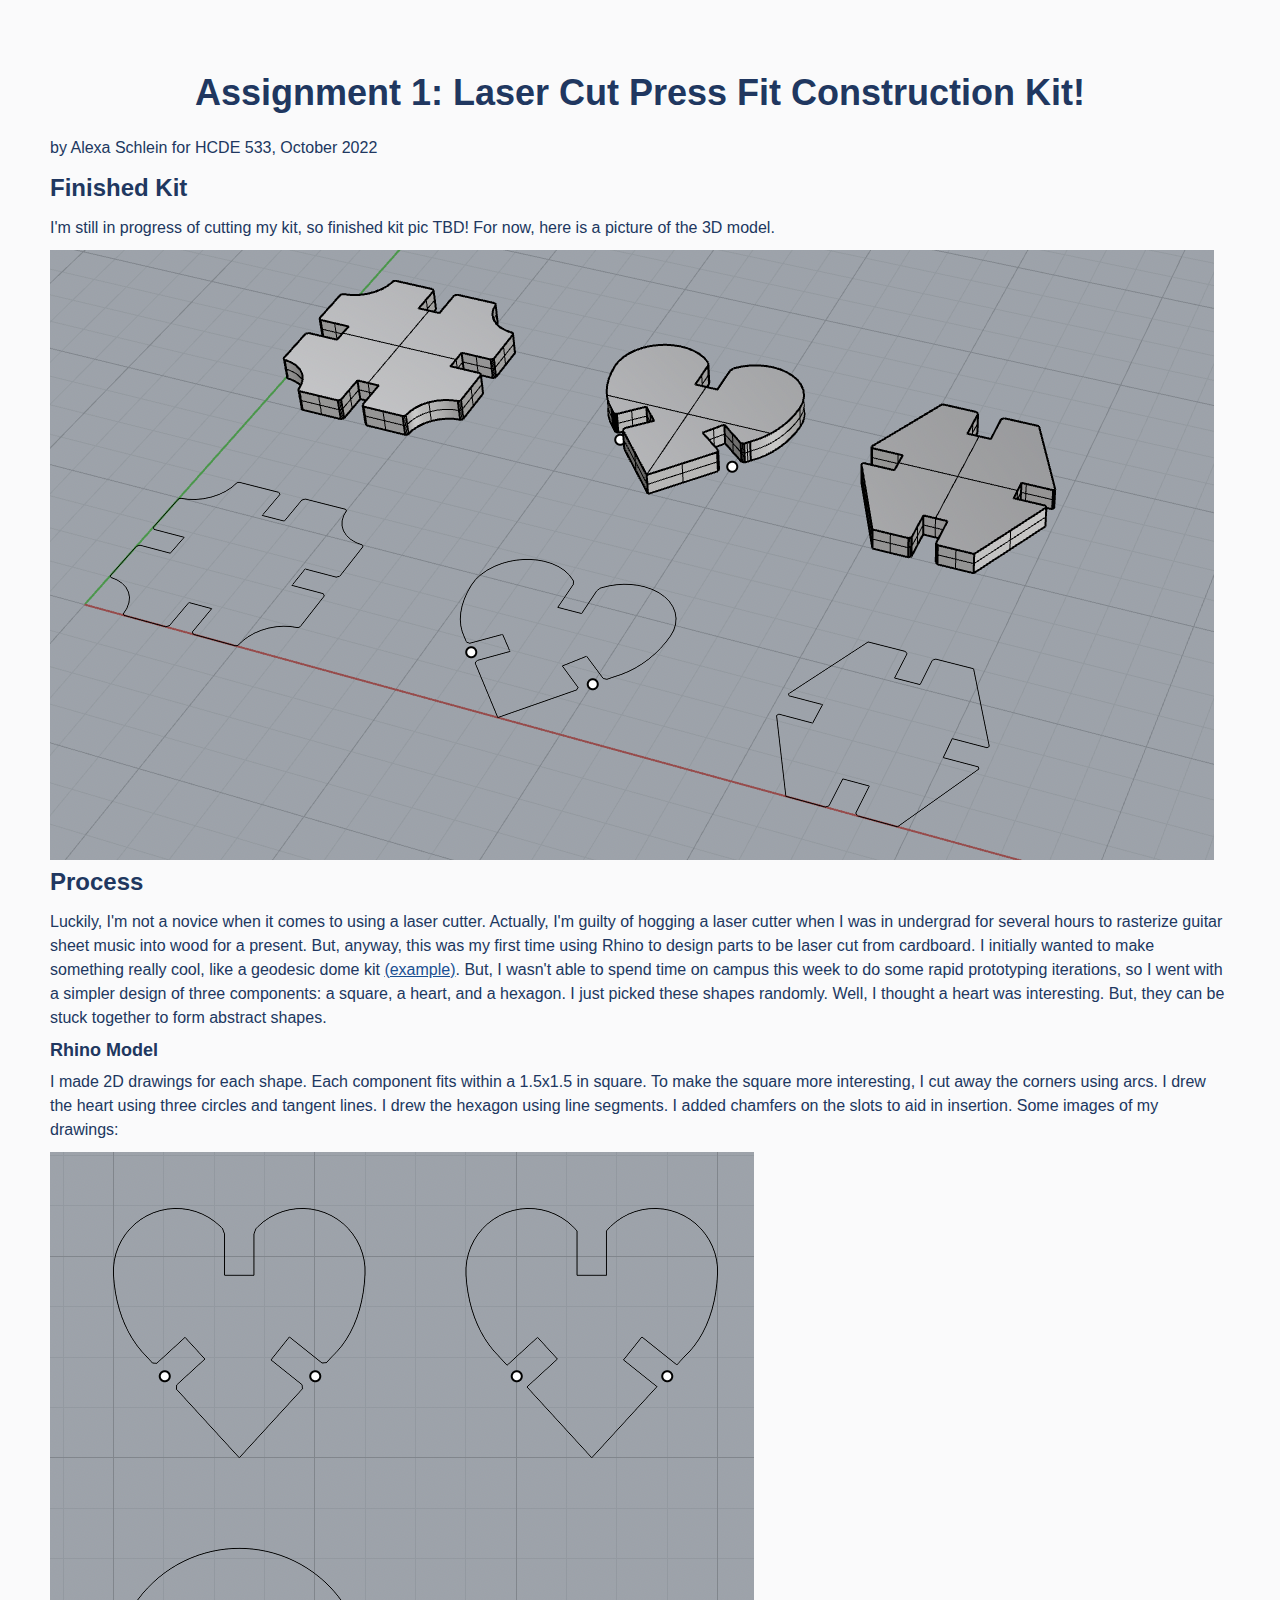
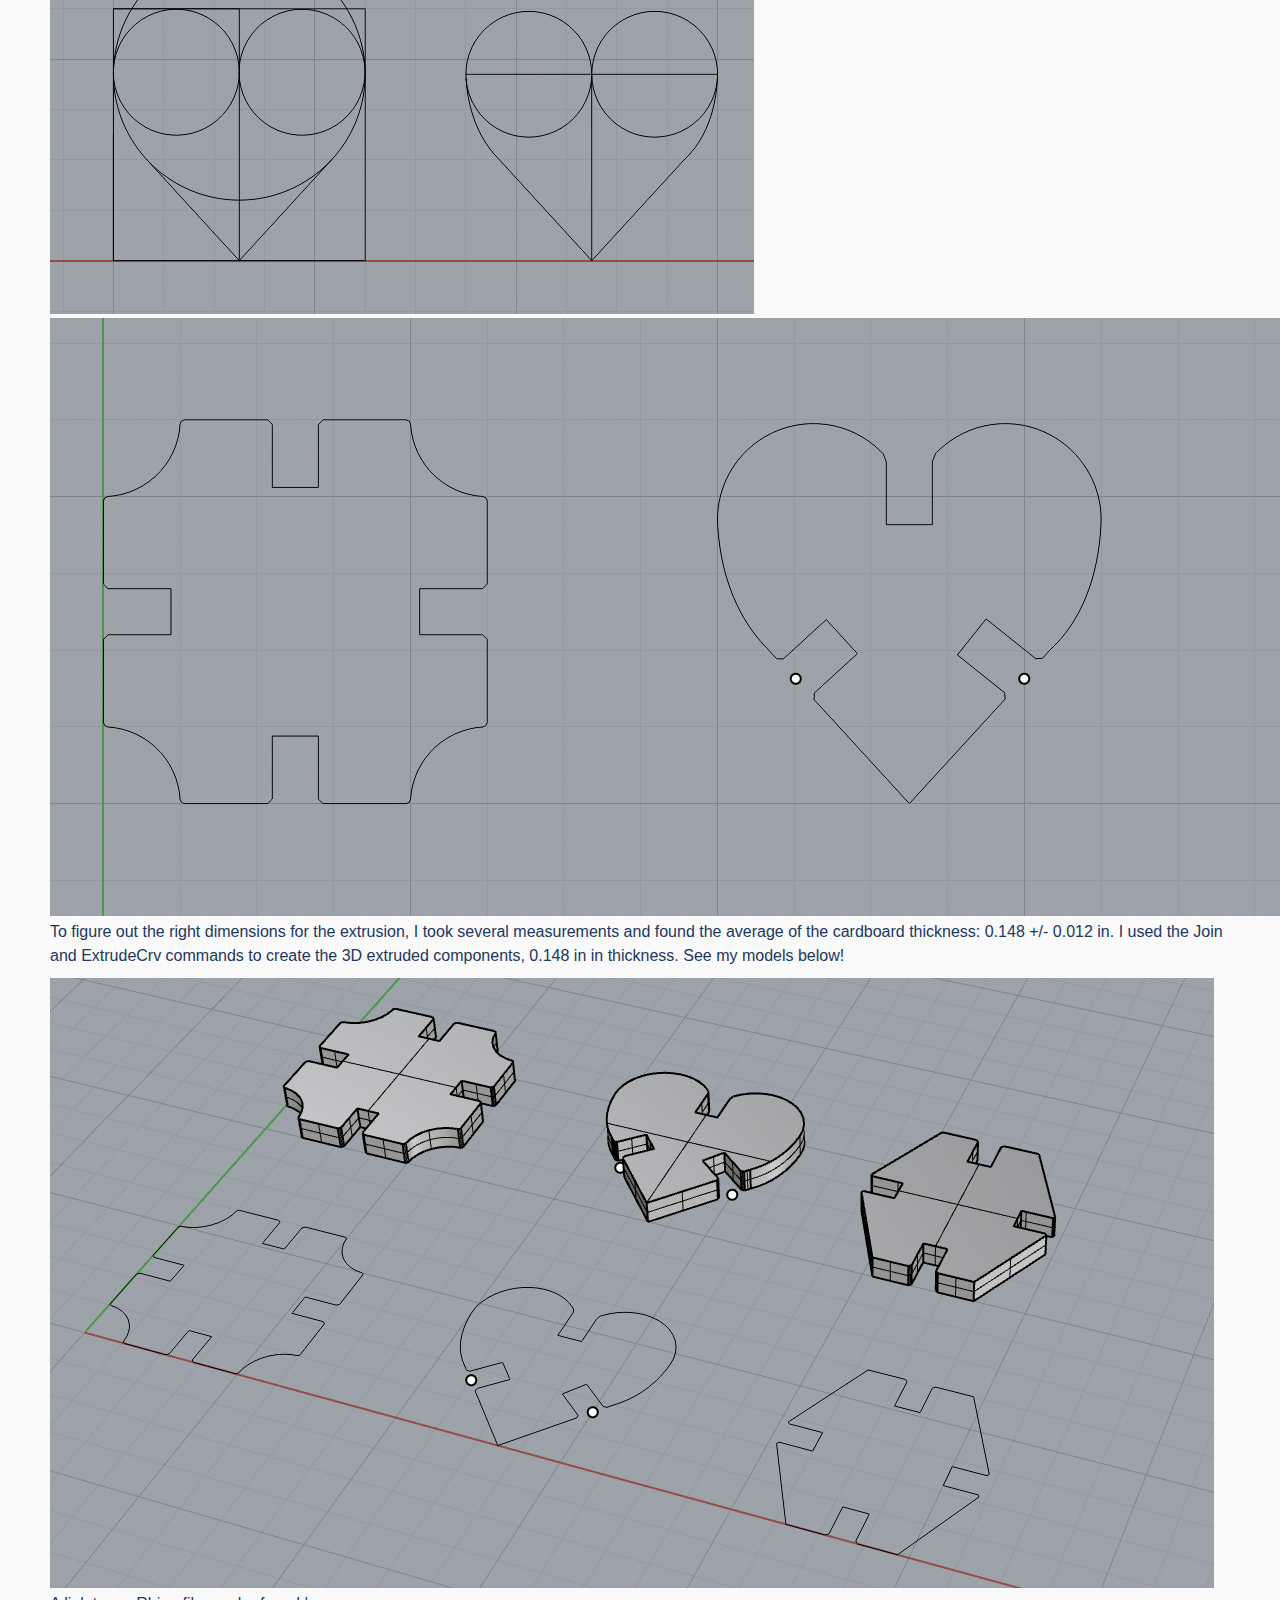
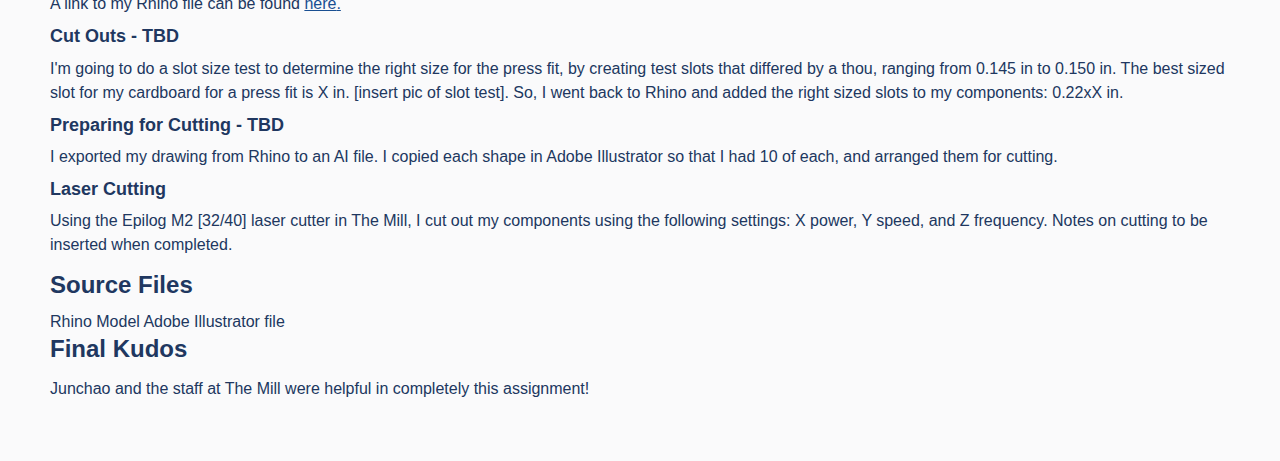
==== assignment1.html @ 290b8745 "Update assignment1.html" ====
<!DOCTYPE html> 
<html> 
    <head> 
        <meta charset="utf-8"> 
        <meta name="viewport" content="width=device-width, maximum-scale=1.0" />

        <title>Alexa Schlein's HCDE 533 Digital Fabrication Page!</title> 

        <link href="style.css" media="screen" rel="stylesheet" type="text/css" />

    </head> 
    <body>
        <div class="header">
            <h1>Assignment 1: Laser Cut Press Fit Construction Kit!</h1>
            <p> by Alexa Schlein for HCDE 533, October 2022
            </p>
            <h2> Finished Kit </h2>
            <p> I'm still in progress of cutting my kit, so finished kit pic TBD! For now, here is a picture of the 3D model.
            </p>
		<img src="3dcomponents-cad.png" alt="CAD model of a square, a heart, and a hexagon" width="1164" height="610">
            <h2> Process </h2>
            <p> Luckily, I'm not a novice when it comes to using a laser cutter. Actually, I'm guilty of hogging a laser cutter when I was in undergrad for several hours to rasterize guitar sheet music into wood for a present. But, anyway, this was my first time using Rhino to design parts to be laser cut from cardboard. I initially wanted to make something really cool, like a geodesic dome kit <a href="https://malvenko.medium.com/uw-hcde598-digital-fabrication-assignment-1-laser-cut-press-fit-construction-kit-9fcaa6f7d5aa">(example)</a>. But, I wasn't able to spend time on campus this week to do some rapid prototyping iterations, so I went with a simpler design of three components: a square, a heart, and a hexagon. I just picked these shapes randomly. Well, I thought a heart was interesting. But, they can be stuck together to form abstract shapes.
            </p>
            <h3> Rhino Model </h3>
            <p> I made 2D drawings for each shape. Each component fits within a 1.5x1.5 in square. To make the square more interesting, I cut away the corners using arcs. I drew the heart using three circles and tangent lines. I drew the hexagon using line segments. I added chamfers on the slots to aid in insertion. Some images of my drawings:
            
            </p>
		<img src="heart-dwg.png" alt="heart drawing in Rhino" width="704" height="762">
            <img src="component-dwgs.png" alt="square, hexagon, and heart drawings in Rhino" width="1700" height="598">
            <p> To figure out the right dimensions for the extrusion, I took several measurements and found the average of the cardboard thickness: 0.148 +/- 0.012 in. I used the Join and ExtrudeCrv commands to create the 3D extruded components, 0.148 in in thickness. See my models below!
            
            </p>
		<img src="3dcomponents-cad.png" alt="CAD model of a square, a heart, and a hexagon" width="1164" height="610">
            <p> A link to my Rhino file can be found <a href="https://drive.google.com/file/d/1dHfqvBbTbLmAfPqJ6-MI83GrzSmWaE6a/view?usp=sharing">here<a>.
            </p>
            <h3> Cut Outs - TBD </h3>
            <p> I'm going to do a slot size test to determine the right size for the press fit, by creating test slots that differed by a thou, ranging from 0.145 in to 0.150 in. The best sized slot for my cardboard for a press fit is X in. [insert pic of slot test]. So, I went back to Rhino and added the right sized slots to my components: 0.22xX in.
            </p>
            <h3> Preparing for Cutting - TBD </h3>
            <p>I exported my drawing from Rhino to an AI file. I copied each shape in Adobe Illustrator so that I had 10 of each, and arranged them for cutting.
            </p>
            <h3> Laser Cutting </h3>
            <p> Using the Epilog M2 [32/40] laser cutter in The Mill, I cut out my components using the following settings: X power, Y speed, and Z frequency. Notes on cutting to be inserted when completed.
            </p>
            <h2>Source Files</h2>
            <a href="https://drive.google.com/file/d/1dHfqvBbTbLmAfPqJ6-MI83GrzSmWaE6a/view?usp=sharing">Rhino Model<a>
            <a href="">Adobe Illustrator file<a>
            <h2>Final Kudos</h2>
            <p> Junchao and the staff at The Mill were helpful in completely this assignment!
            </p>
        </div>
	</div>
    </body>
</html>
---- style.css ----
* { margin: 0; padding: 0; }

@import url('https://fonts.googleapis.com/css2?family=Montserrat:ital,wght@0,100;0,200;0,300;0,400;0,500;0,600;0,700;0,800;0,900;1,100;1,200;1,300;1,400;1,500;1,600;1,700;1,800;1,900&display=swap');

body {
    background-color:#FAFAFB;
    font-family: "Montserrat", Arial, Helvetica, sans-serif;
    color: #203760;
    align-items: center;
    justify-content: center;
    position: relative;
    padding: 50px;
}

main {
    align-items: center;
    justify-content: center;
    position: relative;
}

/* begin header style rules--------------------------------------------------*/
header {
    width: 100%;
    height: 500px;
    padding: 30px 30px 30px;
    display: flex;
    flex-direction: row;
    justify-content: space-between;
    align-items: center;
}

header h1 {
    padding-top: 200px;
    text-align: center;
}

h1,h2,h3,h4 {
  font-family: "Montserrat", Arial, Helvetica, sans-serif;
  color: #203760;
  }

h1 {
    width: 100%;
    font-size: 36px;
    line-height: 36px;
    margin: 25px 0px;
    text-align: center;
}

h2 {
    font-size: 1.5em;
    line-height: 1.5em;
    //margin-bottom: 1.25em;
    margin-bottom: 10px;
}

h3 {
    font-size: 1.125em;
    line-height: 1.125em;
    //margin-bottom: 1.25em;
    margin-bottom: 10px;
}

/* end header style rules ---------------------------------------------------*/
p {
    font-size: 16px;
    line-height: 24px;
    margin-bottom: 10px;
}


/* begin general link style rules: ------------------------------------------*/
a {
    text-decoration: none;
    color: #203760;
}

p a {
    color: #194F92;
    text-decoration: underline;
}

p a:hover {
    font-weight: bold;
    text-shadow: 0 0 0.2em #FFCBC4;
    text-decoration: none;
}
/* end general link style rules: --------------------------------------------*/

/*
a {
  color: #000;
}

.header {
  background: #fff;
  color: #000;
  height: 500px;
  padding: 30px 30px 30px;
}

.header h1 {
  font-size: 50px;
  }
*/

.assignment {
  font-size: 12px;
  line-height: 24px;
  padding: 20px 20px 20px 30px;
  width: 250px;
  height: 350px;
  float: left;
}

/* .assignment a {
    color: #000;
    text-decoration: none;
}

.assignment a:hover {
  background: #F06;
  color: #F06;
  text-decoration: none;
} */


.footer {
    display: flex;
    flex-direction: column;
    justify-content: center;
    align-items: center;
        
    bottom: 0;
    margin: 0;
    padding: 1em 0 0.5em 0;
    width: 100%;
    text-align: center;
}

.widebody {
    width: 800px;
    padding: 0px 30px 30px 30px;
}

.widebody a {
}

.widebody a:hover {
  background: #F06;
  color: #FFF;
  text-decoration: none;
}
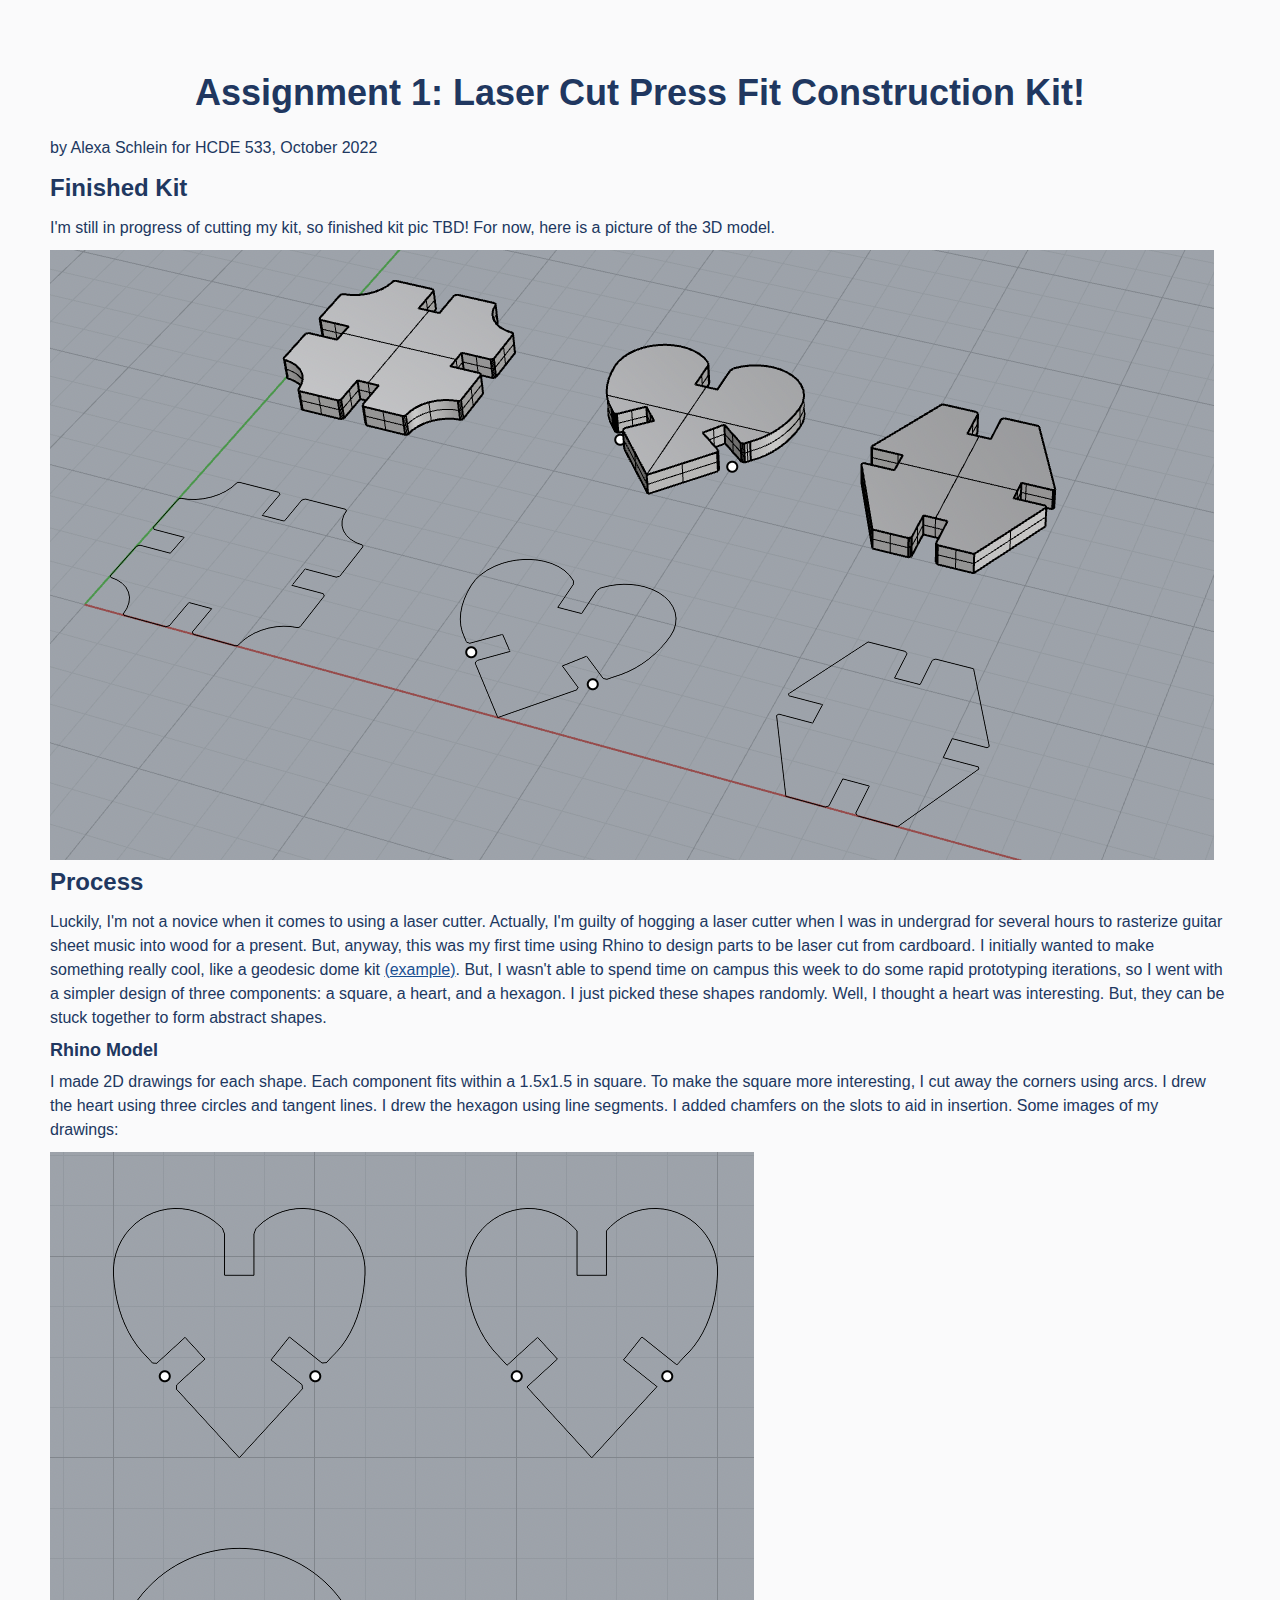
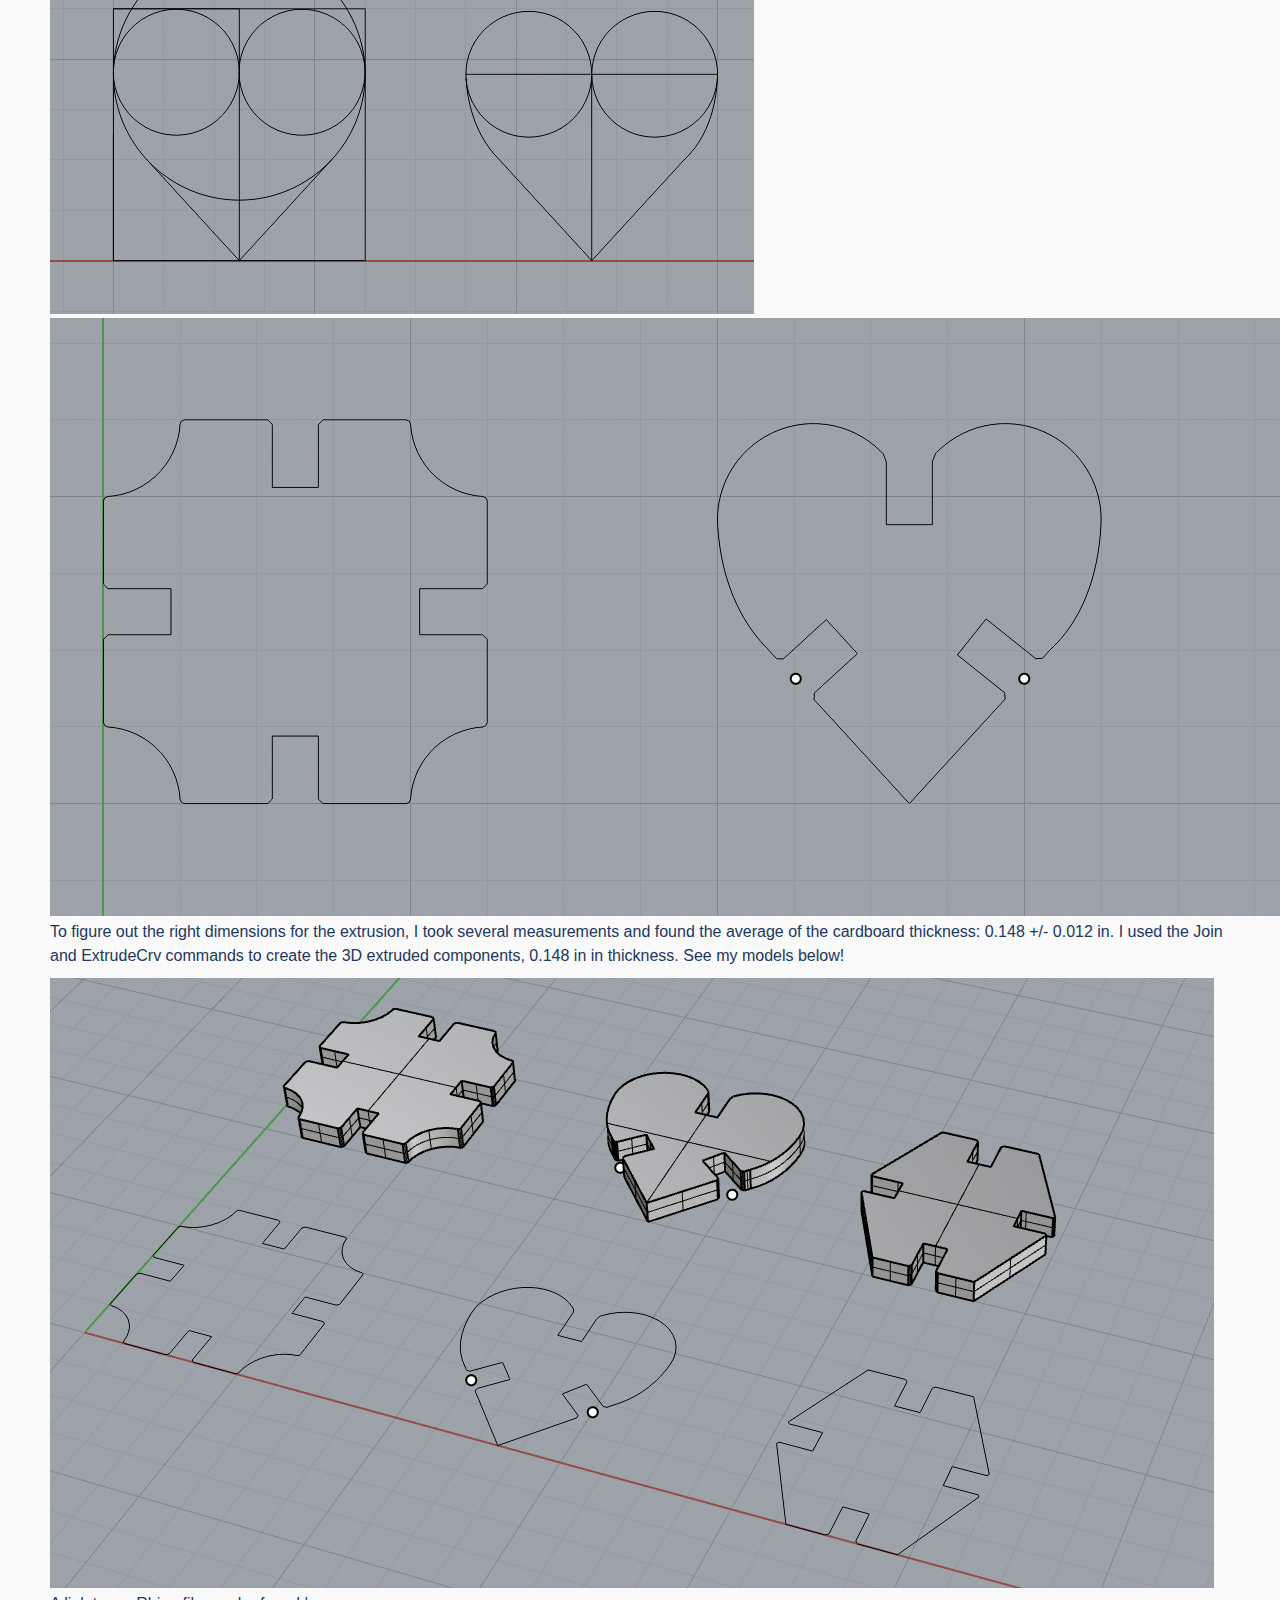
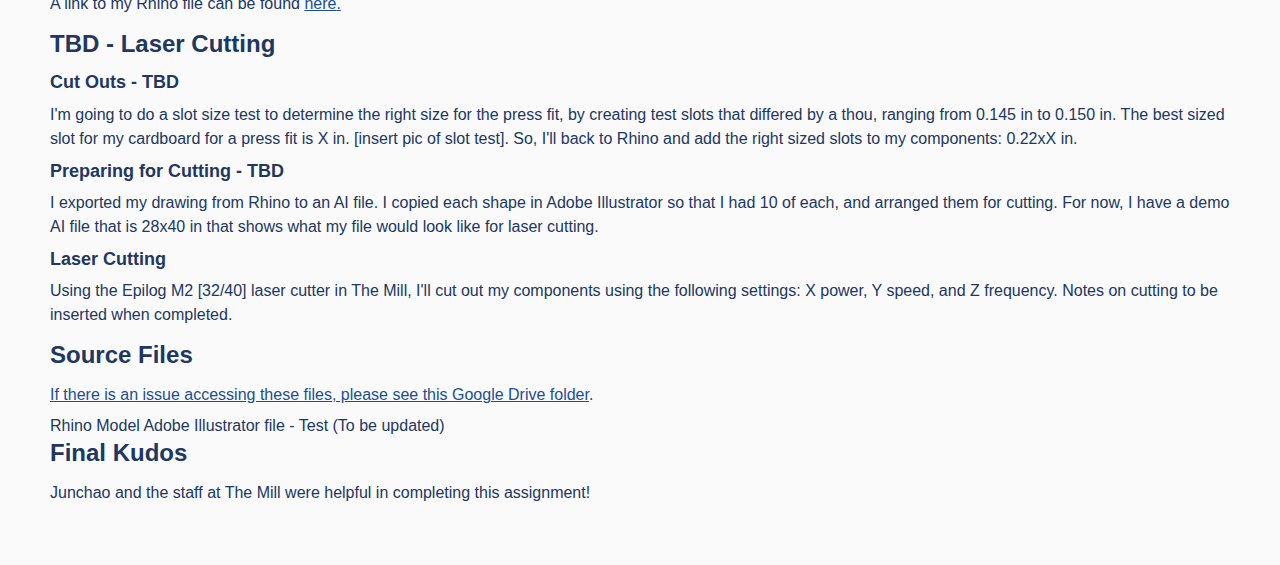
==== commit 6db9be5f: "Add files via upload" ====
--- a/assignment1.html
+++ b/assignment1.html
@@ -1,14 +1,14 @@
-<!DOCTYPE html> 
-<html> 
-    <head> 
-        <meta charset="utf-8"> 
+<!DOCTYPE html>
+<html>
+    <head>
+        <meta charset="utf-8">
         <meta name="viewport" content="width=device-width, maximum-scale=1.0" />
 
-        <title>Alexa Schlein's HCDE 533 Digital Fabrication Page!</title> 
+        <title>Alexa Schlein's HCDE 533 Digital Fabrication Page!</title>
 
         <link href="style.css" media="screen" rel="stylesheet" type="text/css" />
 
-    </head> 
+    </head>
     <body>
         <div class="header">
             <h1>Assignment 1: Laser Cut Press Fit Construction Kit!</h1>
@@ -17,38 +17,40 @@
             <h2> Finished Kit </h2>
             <p> I'm still in progress of cutting my kit, so finished kit pic TBD! For now, here is a picture of the 3D model.
             </p>
-		<img src="3dcomponents-cad.png" alt="CAD model of a square, a heart, and a hexagon" width="1164" height="610">
+        <img src="3dcomponents-cad.png" alt="CAD model of a square, a heart, and a hexagon" width="1164" height="610">
             <h2> Process </h2>
             <p> Luckily, I'm not a novice when it comes to using a laser cutter. Actually, I'm guilty of hogging a laser cutter when I was in undergrad for several hours to rasterize guitar sheet music into wood for a present. But, anyway, this was my first time using Rhino to design parts to be laser cut from cardboard. I initially wanted to make something really cool, like a geodesic dome kit <a href="https://malvenko.medium.com/uw-hcde598-digital-fabrication-assignment-1-laser-cut-press-fit-construction-kit-9fcaa6f7d5aa">(example)</a>. But, I wasn't able to spend time on campus this week to do some rapid prototyping iterations, so I went with a simpler design of three components: a square, a heart, and a hexagon. I just picked these shapes randomly. Well, I thought a heart was interesting. But, they can be stuck together to form abstract shapes.
             </p>
             <h3> Rhino Model </h3>
             <p> I made 2D drawings for each shape. Each component fits within a 1.5x1.5 in square. To make the square more interesting, I cut away the corners using arcs. I drew the heart using three circles and tangent lines. I drew the hexagon using line segments. I added chamfers on the slots to aid in insertion. Some images of my drawings:
-            
             </p>
-		<img src="heart-dwg.png" alt="heart drawing in Rhino" width="704" height="762">
+        <img src="heart-dwg.png" alt="heart drawing in Rhino" width="704" height="762">
             <img src="component-dwgs.png" alt="square, hexagon, and heart drawings in Rhino" width="1700" height="598">
             <p> To figure out the right dimensions for the extrusion, I took several measurements and found the average of the cardboard thickness: 0.148 +/- 0.012 in. I used the Join and ExtrudeCrv commands to create the 3D extruded components, 0.148 in in thickness. See my models below!
             
             </p>
-		<img src="3dcomponents-cad.png" alt="CAD model of a square, a heart, and a hexagon" width="1164" height="610">
+        <img src="3dcomponents-cad.png" alt="CAD model of a square, a heart, and a hexagon" width="1164" height="610">
             <p> A link to my Rhino file can be found <a href="https://drive.google.com/file/d/1dHfqvBbTbLmAfPqJ6-MI83GrzSmWaE6a/view?usp=sharing">here<a>.
             </p>
+            <h2>TBD - Laser Cutting</h2>
             <h3> Cut Outs - TBD </h3>
-            <p> I'm going to do a slot size test to determine the right size for the press fit, by creating test slots that differed by a thou, ranging from 0.145 in to 0.150 in. The best sized slot for my cardboard for a press fit is X in. [insert pic of slot test]. So, I went back to Rhino and added the right sized slots to my components: 0.22xX in.
-            </p>
+                <p> I'm going to do a slot size test to determine the right size for the press fit, by creating test slots that differed by a thou, ranging from 0.145 in to 0.150 in. The best sized slot for my cardboard for a press fit is X in. [insert pic of slot test]. So, I'll back to Rhino and add the right sized slots to my components: 0.22xX in.
+                </p>
             <h3> Preparing for Cutting - TBD </h3>
-            <p>I exported my drawing from Rhino to an AI file. I copied each shape in Adobe Illustrator so that I had 10 of each, and arranged them for cutting.
-            </p>
+                <p>I exported my drawing from Rhino to an AI file. I copied each shape in Adobe Illustrator so that I had 10 of each, and arranged them for cutting. For now, I have a demo AI file that is 28x40 in that shows what my file would look like for laser cutting.
+                </p>
             <h3> Laser Cutting </h3>
-            <p> Using the Epilog M2 [32/40] laser cutter in The Mill, I cut out my components using the following settings: X power, Y speed, and Z frequency. Notes on cutting to be inserted when completed.
-            </p>
+                <p> Using the Epilog M2 [32/40] laser cutter in The Mill, I'll cut out my components using the following settings: X power, Y speed, and Z frequency. Notes on cutting to be inserted when completed.
+                </p>
             <h2>Source Files</h2>
-            <a href="https://drive.google.com/file/d/1dHfqvBbTbLmAfPqJ6-MI83GrzSmWaE6a/view?usp=sharing">Rhino Model<a>
-            <a href="">Adobe Illustrator file<a>
+                <p> If there is an issue accessing these files, please see this <a href="https://drive.google.com/drive/folders/1PyJDR5XpwPuuX_x5F_OhixdCZIDJBoc9?usp=sharing">Google Drive folder</a>.
+                </p>
+                <a href="a1_source_Alexa_beforeLaserCut.3dm">Rhino Model<a>
+                <a href="a1-lasercut-test.ai">Adobe Illustrator file - Test (To be updated)<a>
             <h2>Final Kudos</h2>
-            <p> Junchao and the staff at The Mill were helpful in completely this assignment!
-            </p>
+                <p> Junchao and the staff at The Mill were helpful in completing this assignment!
+                </p>
         </div>
-	</div>
+    </div>
     </body>
 </html>
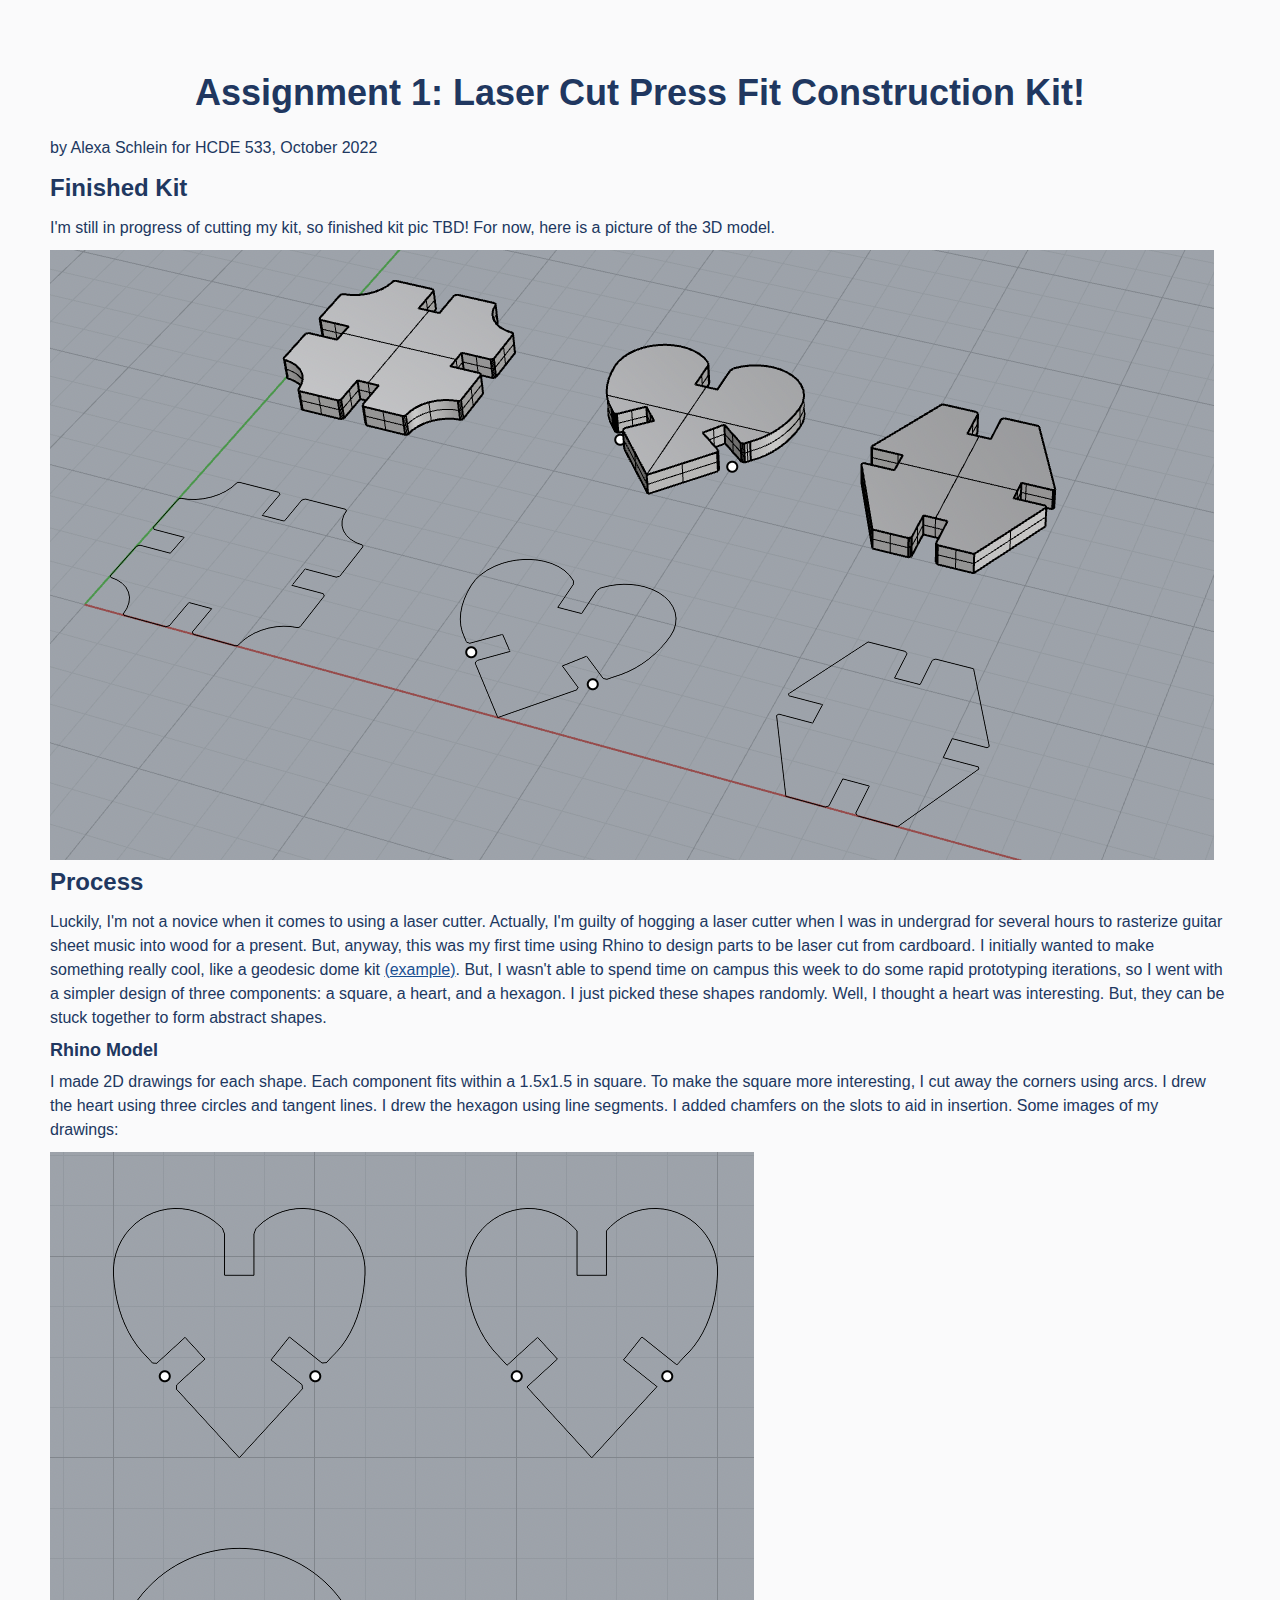
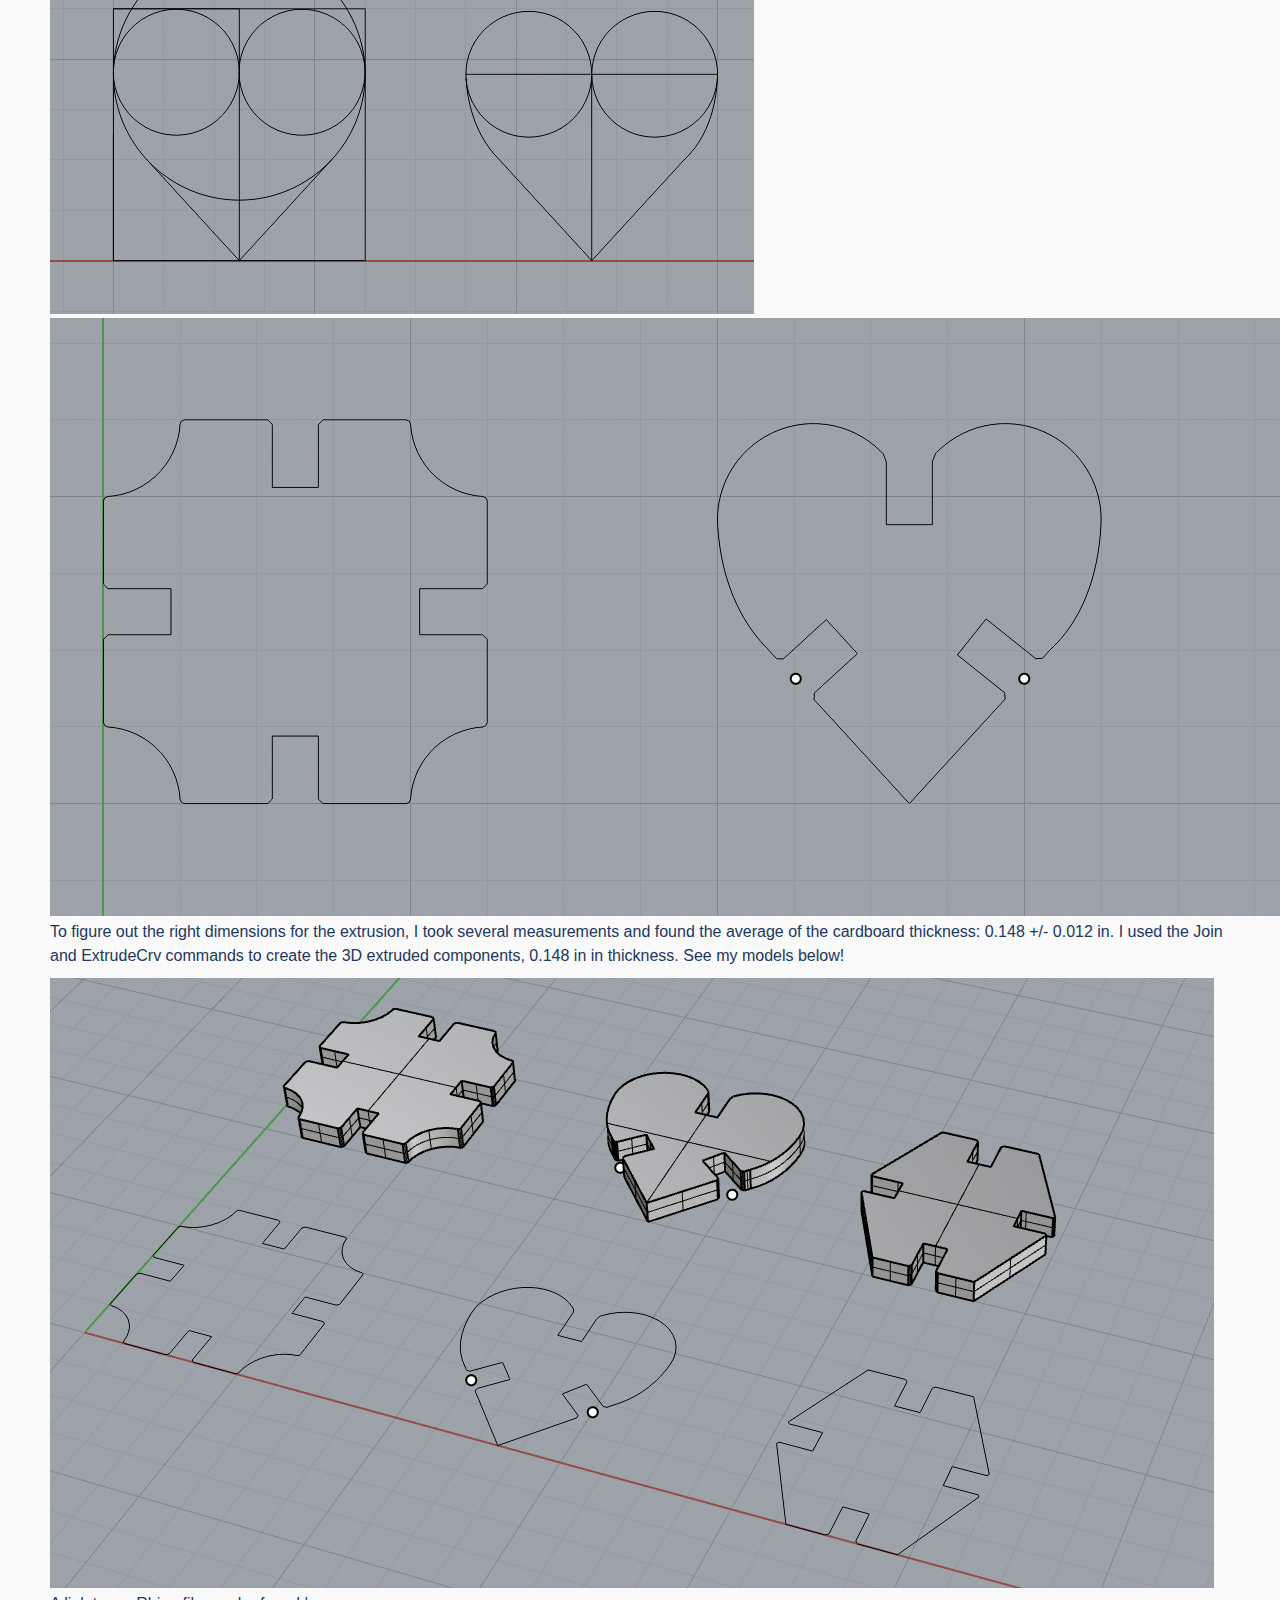
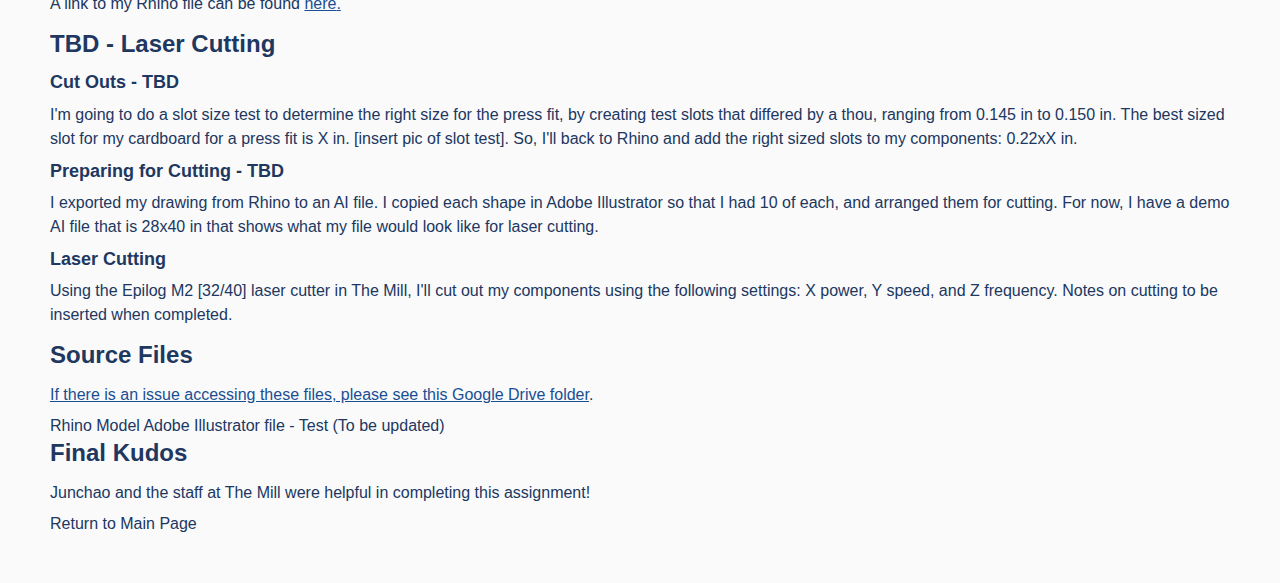
==== commit be49d4e9: "Update assignment1.html" ====
--- a/assignment1.html
+++ b/assignment1.html
@@ -51,6 +51,7 @@
                 <p> Junchao and the staff at The Mill were helpful in completing this assignment!
                 </p>
         </div>
+                    <a href="index.html">Return to Main Page</a>
     </div>
     </body>
 </html>
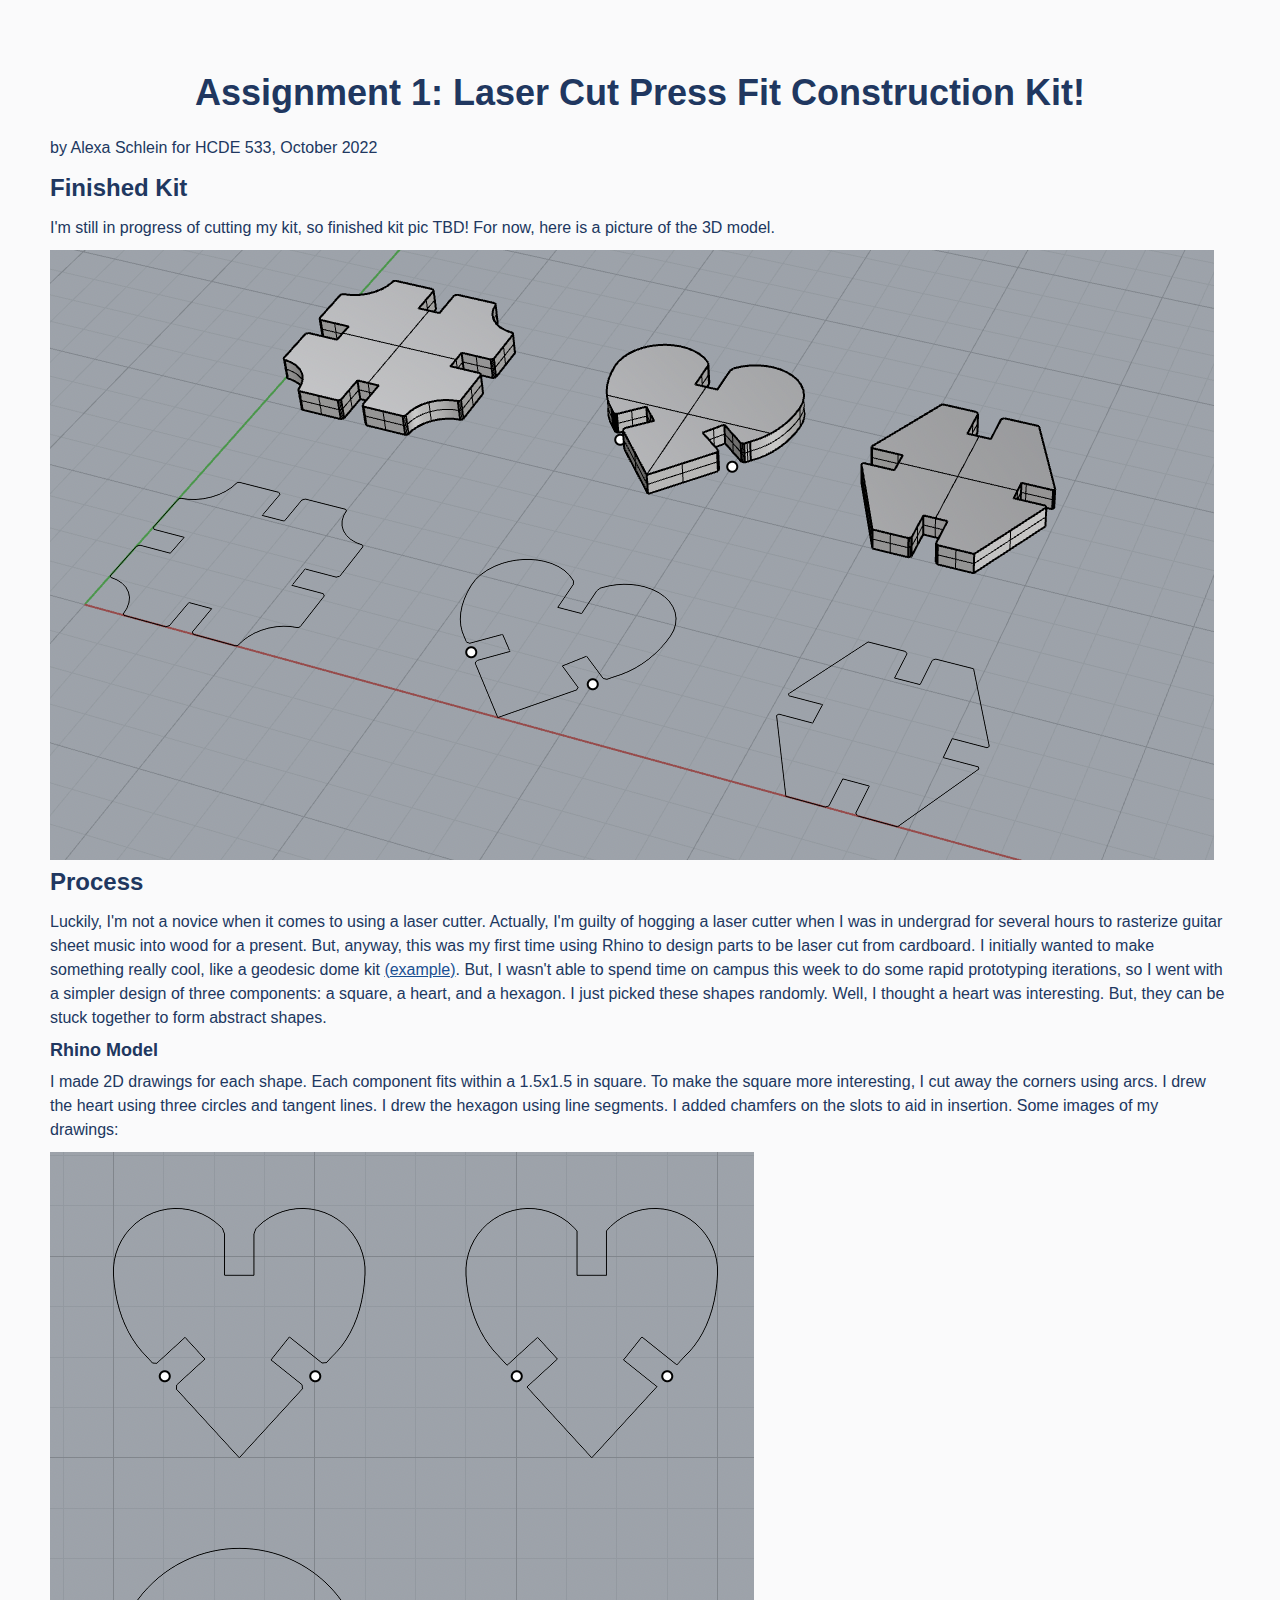
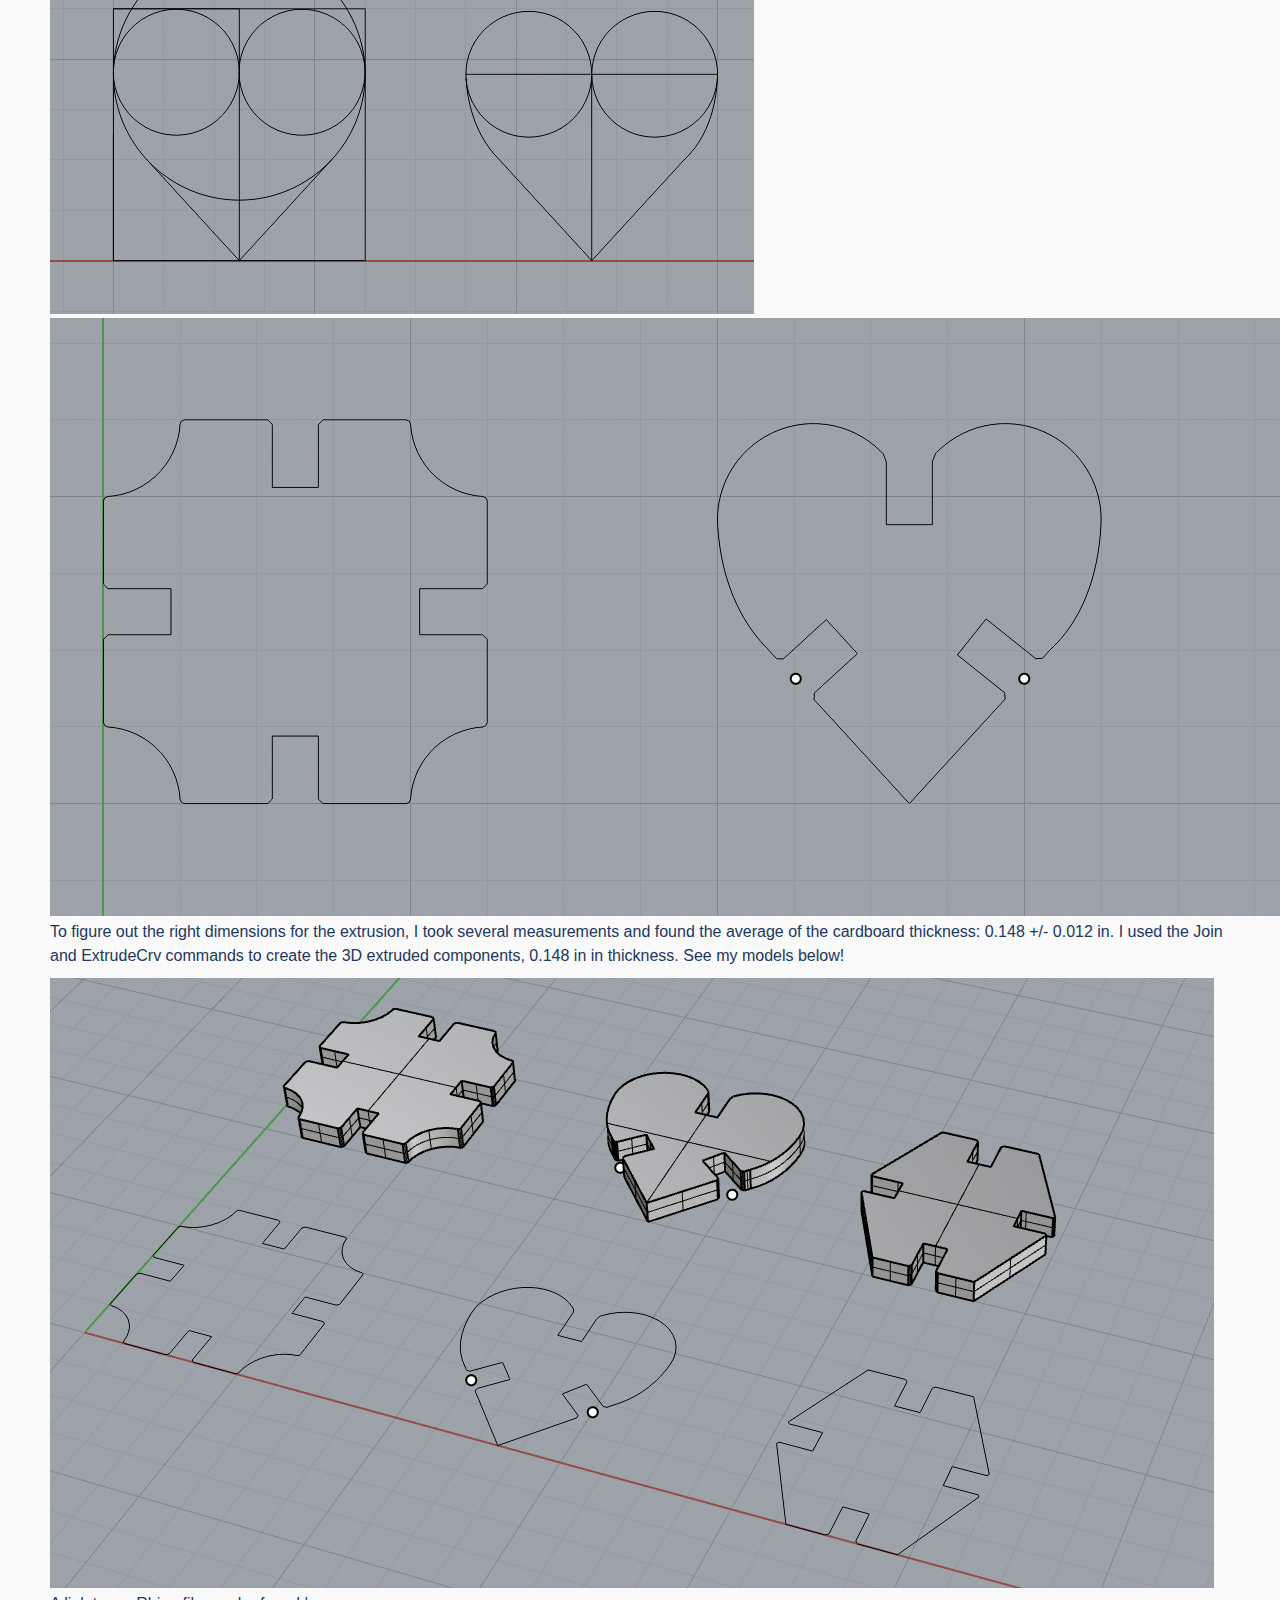
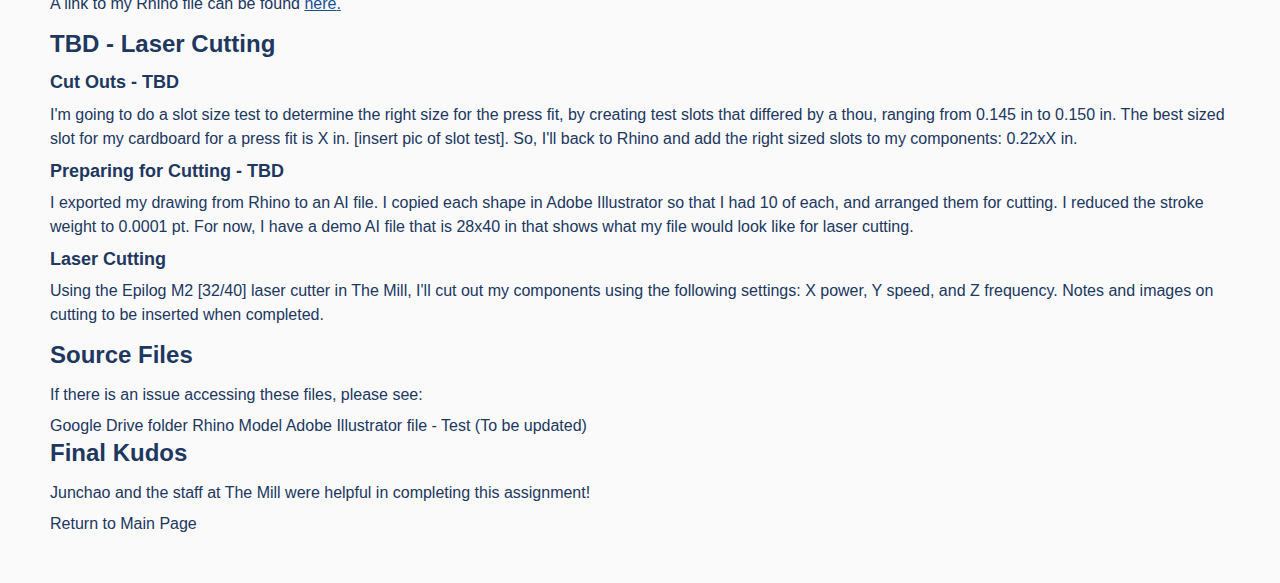
==== commit dc75d154: "Update assignment1.html" ====
--- a/assignment1.html
+++ b/assignment1.html
@@ -34,24 +34,26 @@
             </p>
             <h2>TBD - Laser Cutting</h2>
             <h3> Cut Outs - TBD </h3>
-                <p> I'm going to do a slot size test to determine the right size for the press fit, by creating test slots that differed by a thou, ranging from 0.145 in to 0.150 in. The best sized slot for my cardboard for a press fit is X in. [insert pic of slot test]. So, I'll back to Rhino and add the right sized slots to my components: 0.22xX in.
+                <p> I'm going to do a slot size test to determine the right size for the press fit, by creating test slots that differed by a thou, ranging from 0.145 in to 0.150 in. The best sized slot for my cardboard for a press fit is X in. [insert pic of slot test]. So, I'll back to Rhino and add the right sized slots to my components: 0.22xX in. 
                 </p>
             <h3> Preparing for Cutting - TBD </h3>
-                <p>I exported my drawing from Rhino to an AI file. I copied each shape in Adobe Illustrator so that I had 10 of each, and arranged them for cutting. For now, I have a demo AI file that is 28x40 in that shows what my file would look like for laser cutting.
+                <p>I exported my drawing from Rhino to an AI file. I copied each shape in Adobe Illustrator so that I had 10 of each, and arranged them for cutting. I reduced the stroke weight to 0.0001 pt. For now, I have a demo AI file that is 28x40 in that shows what my file would look like for laser cutting.
                 </p>
             <h3> Laser Cutting </h3>
-                <p> Using the Epilog M2 [32/40] laser cutter in The Mill, I'll cut out my components using the following settings: X power, Y speed, and Z frequency. Notes on cutting to be inserted when completed.
+                <p> Using the Epilog M2 [32/40] laser cutter in The Mill, I'll cut out my components using the following settings: X power, Y speed, and Z frequency. Notes and images on cutting to be inserted when completed.
                 </p>
             <h2>Source Files</h2>
-                <p> If there is an issue accessing these files, please see this <a href="https://drive.google.com/drive/folders/1PyJDR5XpwPuuX_x5F_OhixdCZIDJBoc9?usp=sharing">Google Drive folder</a>.
-                </p>
+                <p>If there is an issue accessing these files, please see:</p> 
+                <a href="https://drive.google.com/drive/folders/1PyJDR5XpwPuuX_x5F_OhixdCZIDJBoc9?usp=sharing">Google Drive folder</a>
                 <a href="a1_source_Alexa_beforeLaserCut.3dm">Rhino Model<a>
                 <a href="a1-lasercut-test.ai">Adobe Illustrator file - Test (To be updated)<a>
             <h2>Final Kudos</h2>
                 <p> Junchao and the staff at The Mill were helpful in completing this assignment!
                 </p>
         </div>
-                    <a href="index.html">Return to Main Page</a>
+        <div>
+            <a href="index.html">Return to Main Page</a>
+        </div>
     </div>
     </body>
 </html>
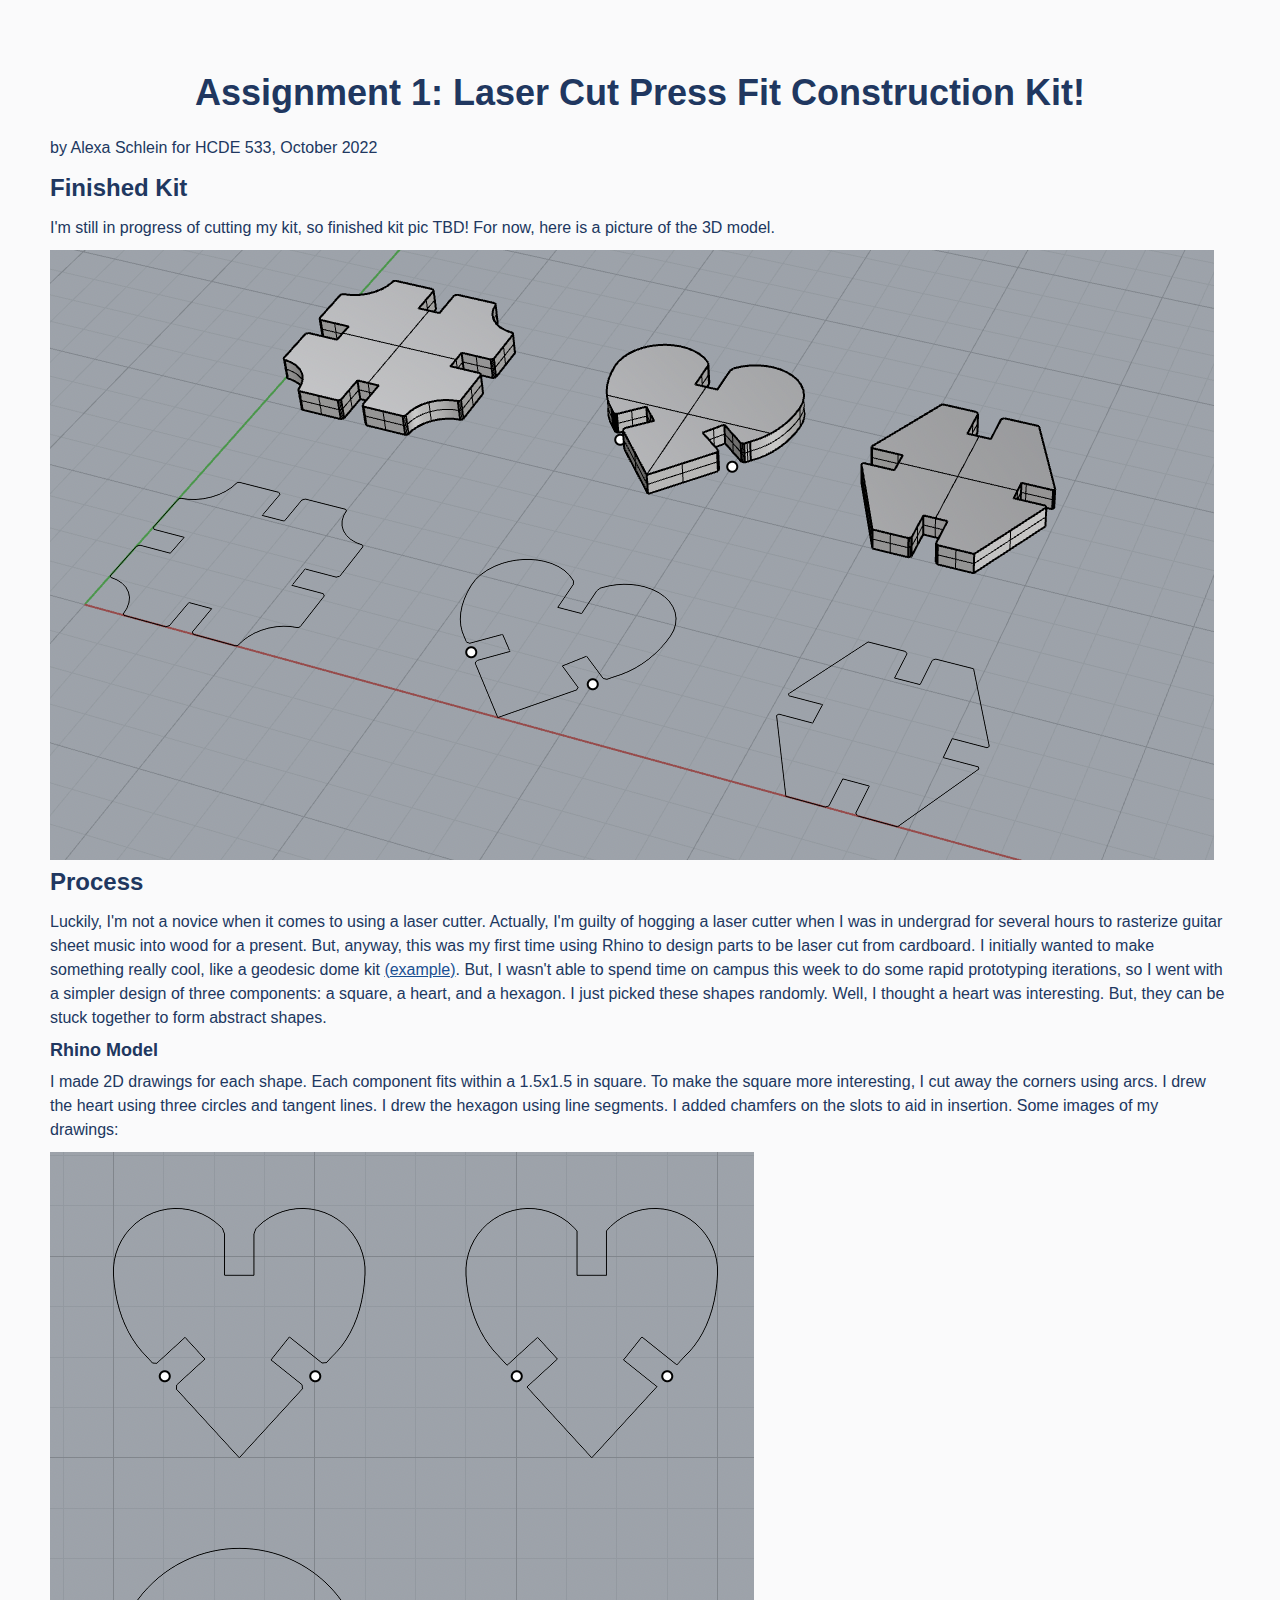
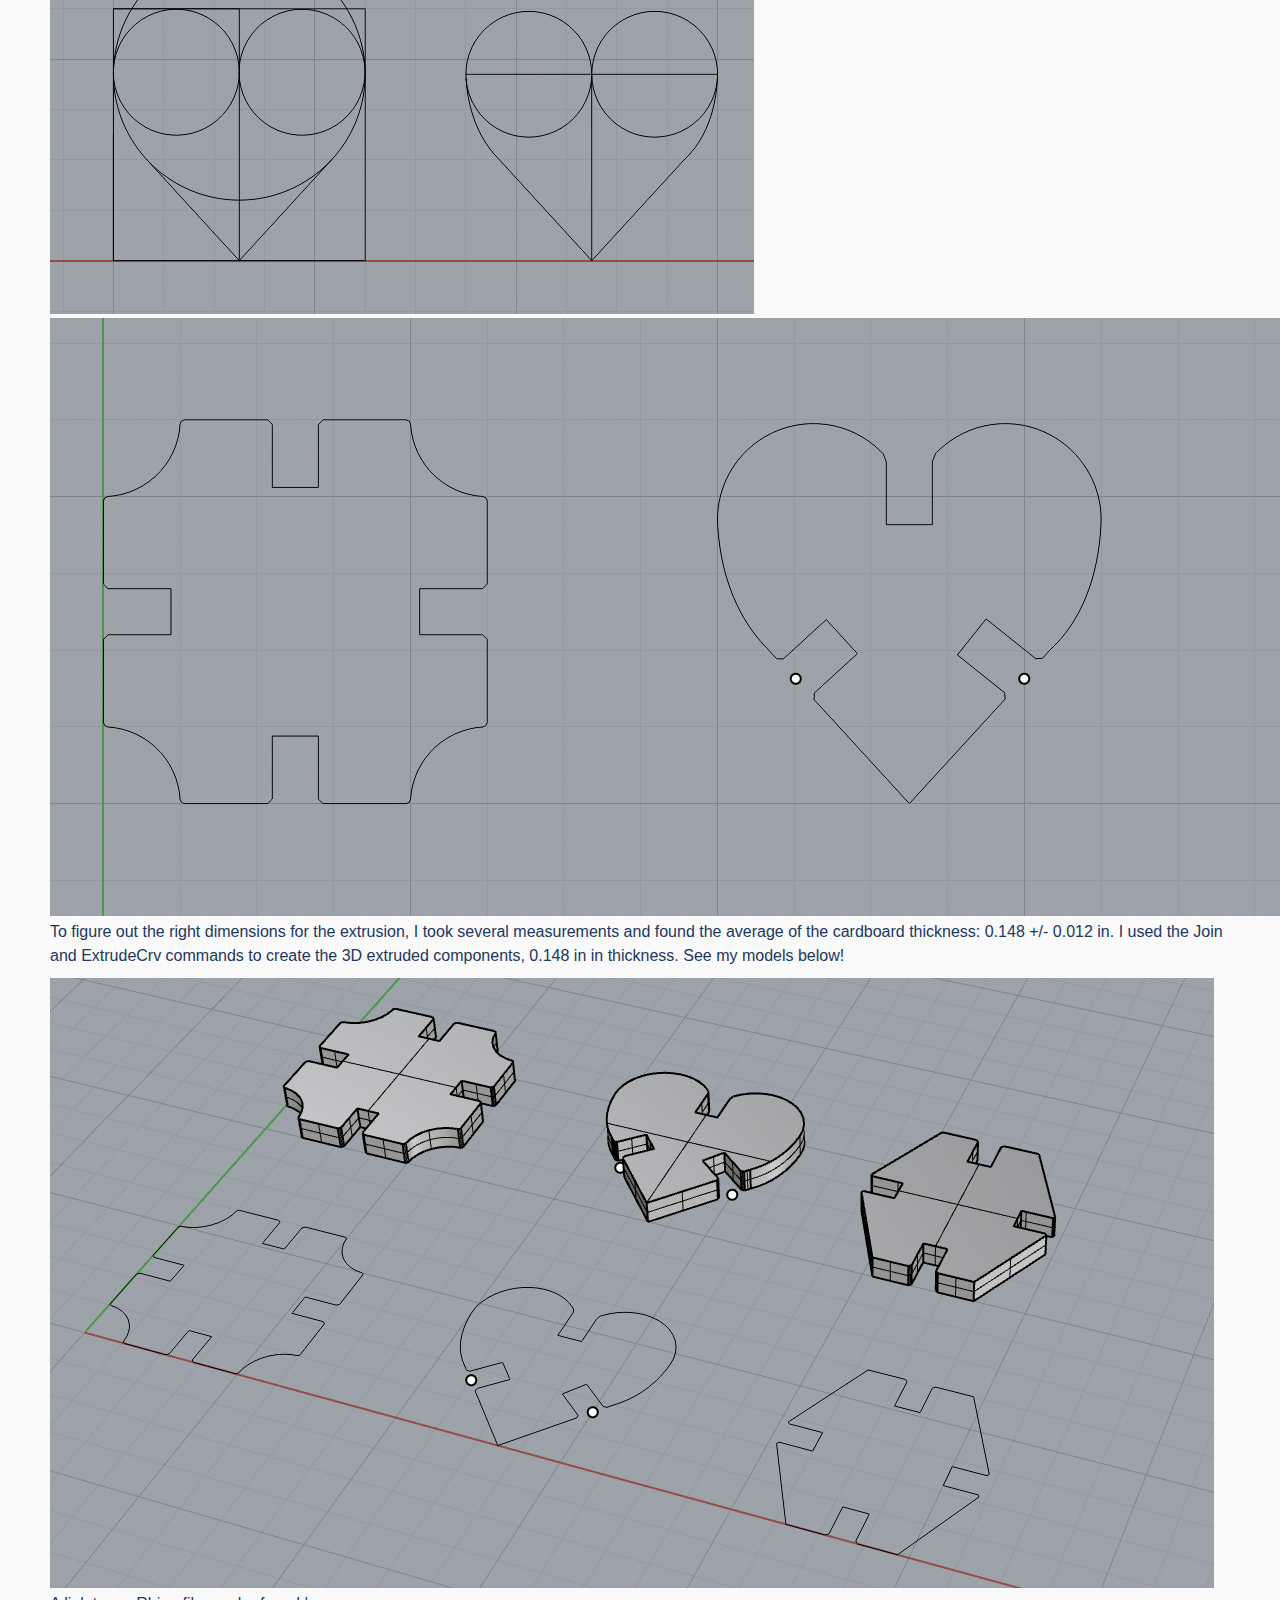
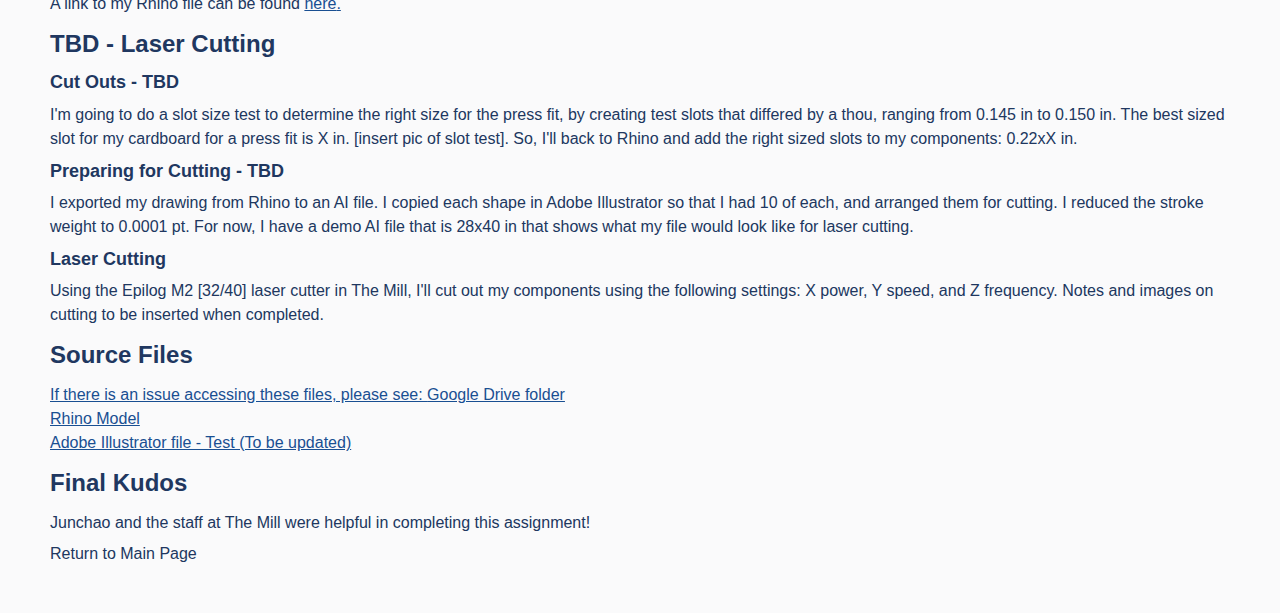
==== commit 757d3c90: "Update assignment1.html" ====
--- a/assignment1.html
+++ b/assignment1.html
@@ -43,10 +43,13 @@
                 <p> Using the Epilog M2 [32/40] laser cutter in The Mill, I'll cut out my components using the following settings: X power, Y speed, and Z frequency. Notes and images on cutting to be inserted when completed.
                 </p>
             <h2>Source Files</h2>
-                <p>If there is an issue accessing these files, please see:</p> 
+                <p>If there is an issue accessing these files, please see: 
                 <a href="https://drive.google.com/drive/folders/1PyJDR5XpwPuuX_x5F_OhixdCZIDJBoc9?usp=sharing">Google Drive folder</a>
-                <a href="a1_source_Alexa_beforeLaserCut.3dm">Rhino Model<a>
-                <a href="a1-lasercut-test.ai">Adobe Illustrator file - Test (To be updated)<a>
+                    <br>
+                <a href="a1_source_Alexa_beforeLaserCut.3dm">Rhino Model</a>
+                    <br>
+                <a href="a1-lasercut-test.ai">Adobe Illustrator file - Test (To be updated)</a>
+                </p>
             <h2>Final Kudos</h2>
                 <p> Junchao and the staff at The Mill were helpful in completing this assignment!
                 </p>
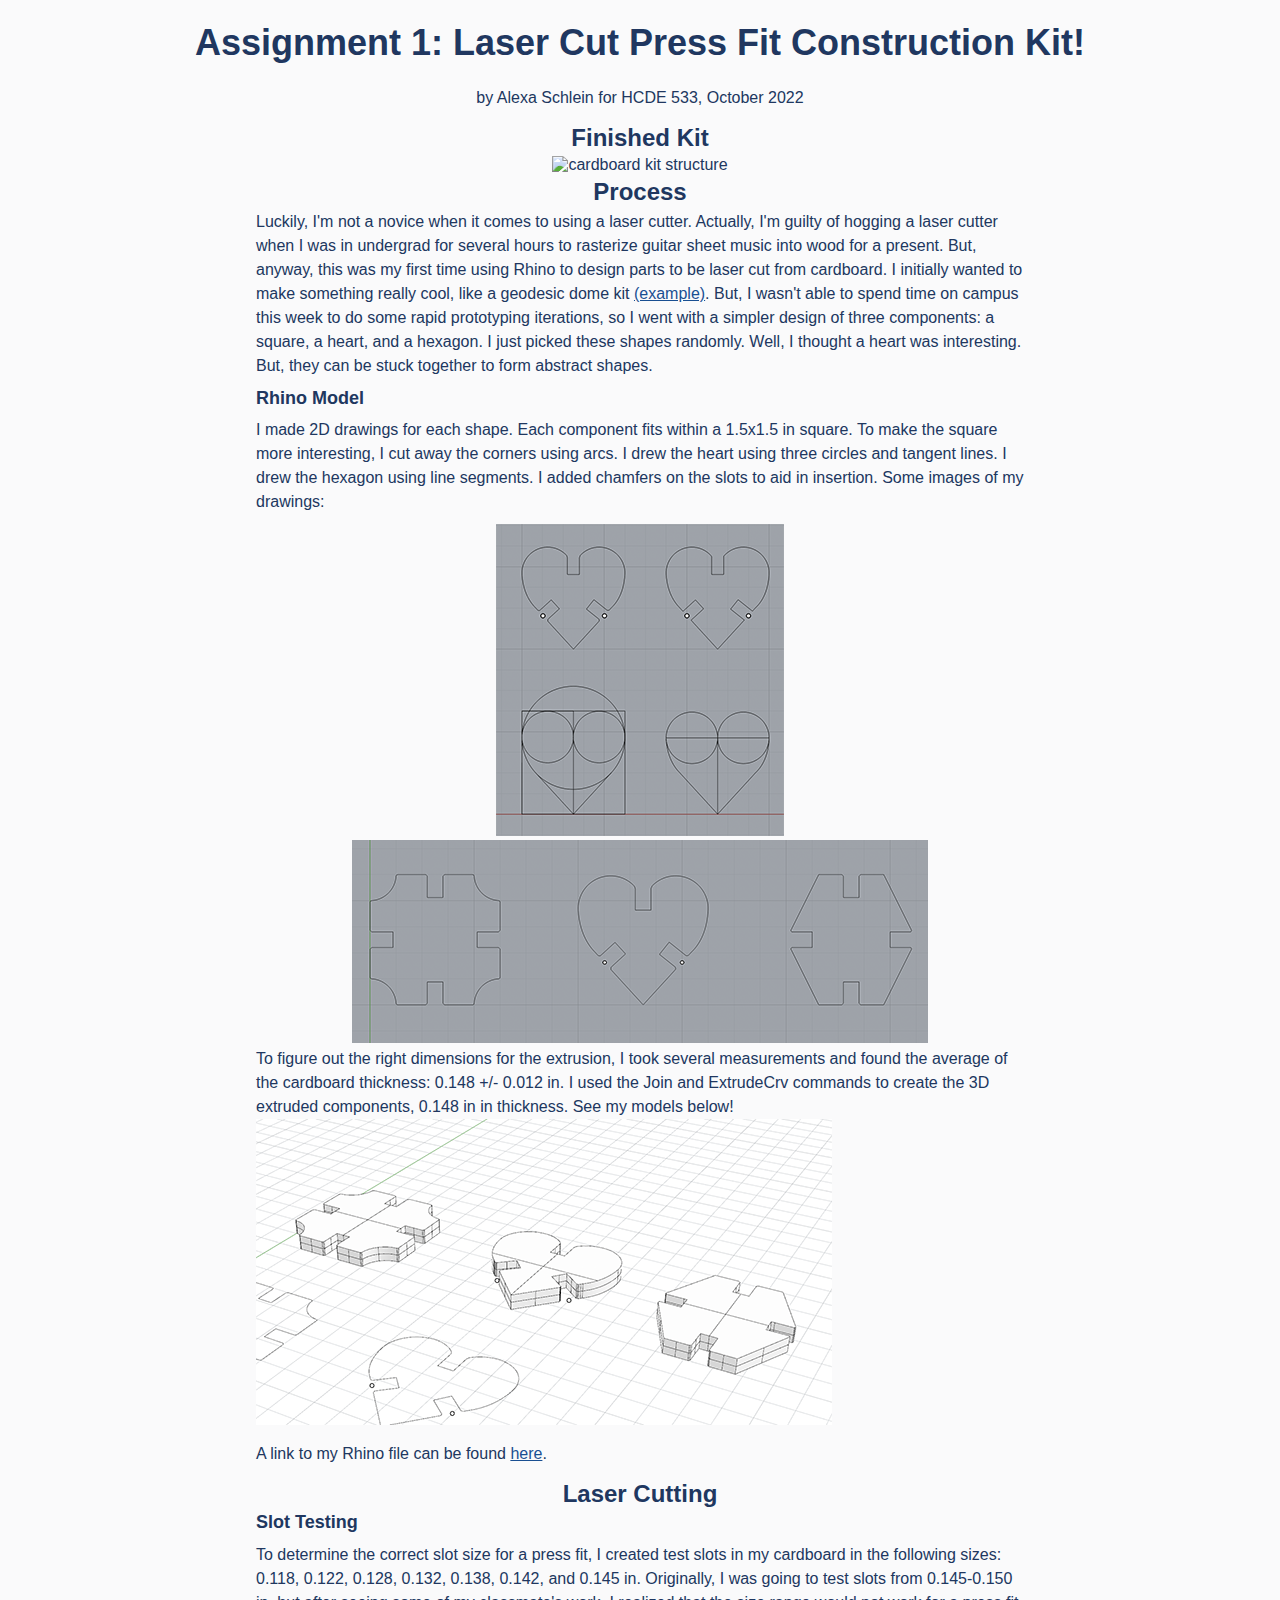
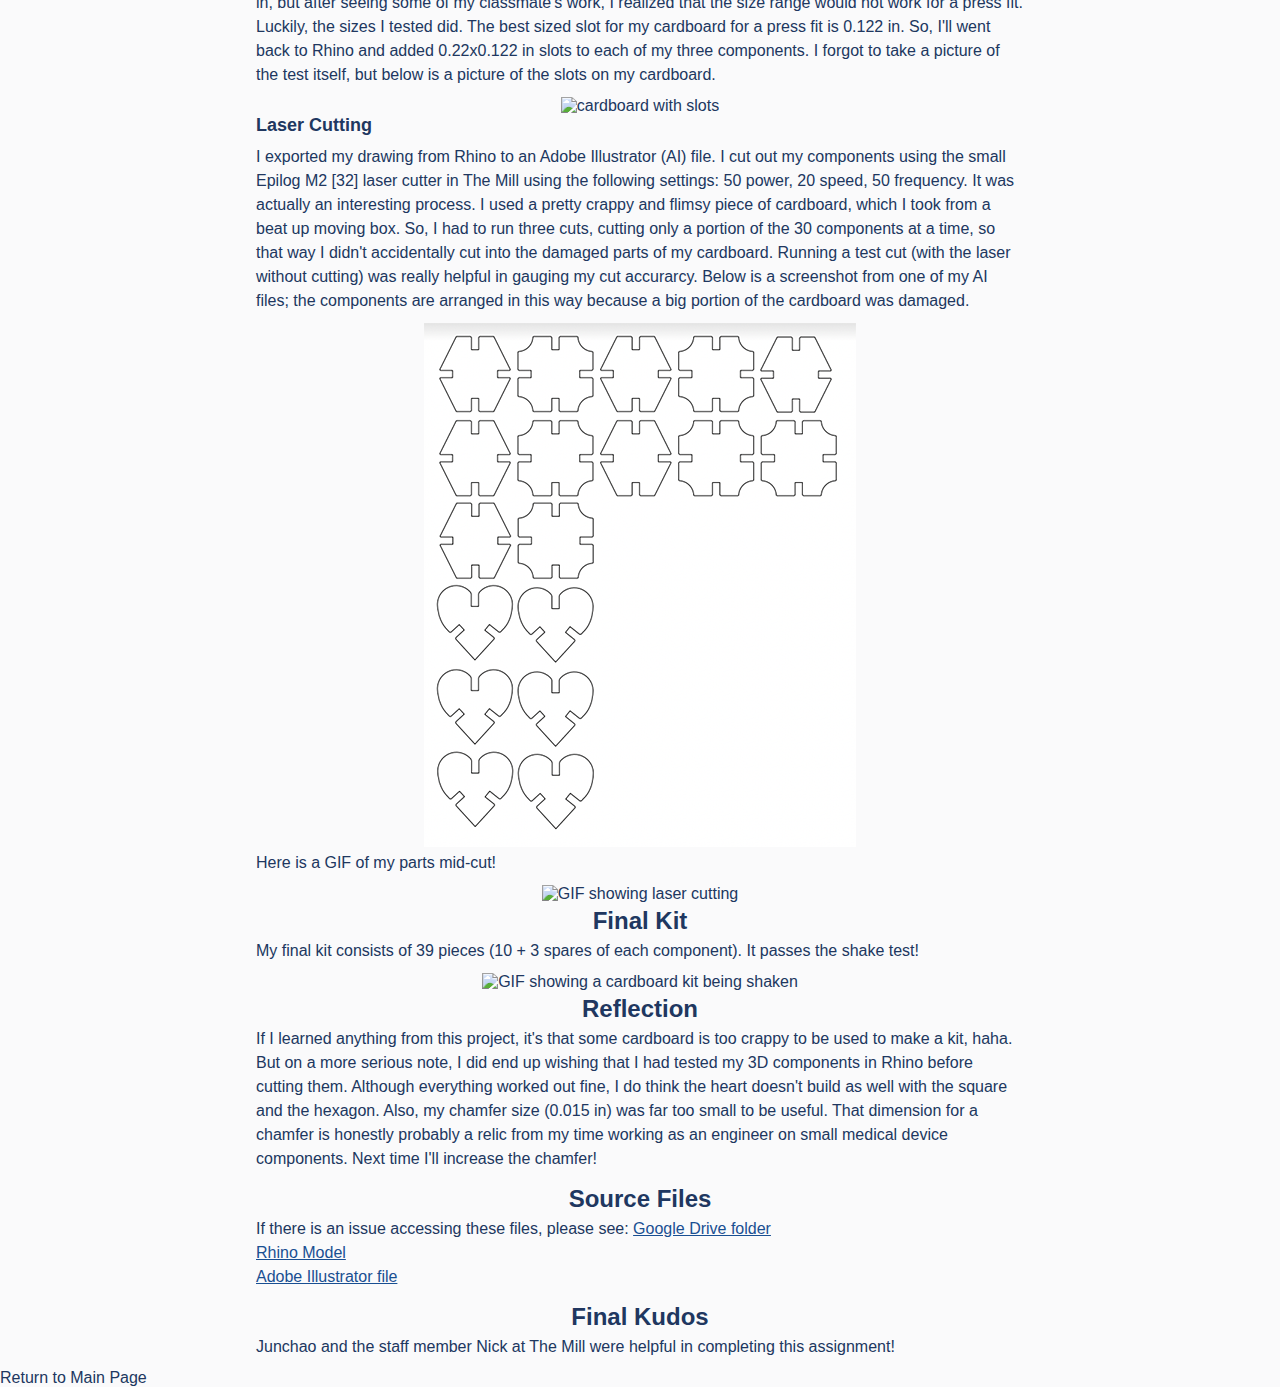
==== commit 858eca93: "Update assignment1.html" ====
--- a/assignment1.html
+++ b/assignment1.html
@@ -10,53 +10,64 @@
 
     </head>
     <body>
-        <div class="header">
-            <h1>Assignment 1: Laser Cut Press Fit Construction Kit!</h1>
-            <p> by Alexa Schlein for HCDE 533, October 2022
-            </p>
-            <h2> Finished Kit </h2>
-            <p> I'm still in progress of cutting my kit, so finished kit pic TBD! For now, here is a picture of the 3D model.
-            </p>
-        <img src="3dcomponents-cad.png" alt="CAD model of a square, a heart, and a hexagon" width="1164" height="610">
-            <h2> Process </h2>
-            <p> Luckily, I'm not a novice when it comes to using a laser cutter. Actually, I'm guilty of hogging a laser cutter when I was in undergrad for several hours to rasterize guitar sheet music into wood for a present. But, anyway, this was my first time using Rhino to design parts to be laser cut from cardboard. I initially wanted to make something really cool, like a geodesic dome kit <a href="https://malvenko.medium.com/uw-hcde598-digital-fabrication-assignment-1-laser-cut-press-fit-construction-kit-9fcaa6f7d5aa">(example)</a>. But, I wasn't able to spend time on campus this week to do some rapid prototyping iterations, so I went with a simpler design of three components: a square, a heart, and a hexagon. I just picked these shapes randomly. Well, I thought a heart was interesting. But, they can be stuck together to form abstract shapes.
-            </p>
-            <h3> Rhino Model </h3>
-            <p> I made 2D drawings for each shape. Each component fits within a 1.5x1.5 in square. To make the square more interesting, I cut away the corners using arcs. I drew the heart using three circles and tangent lines. I drew the hexagon using line segments. I added chamfers on the slots to aid in insertion. Some images of my drawings:
-            </p>
-        <img src="heart-dwg.png" alt="heart drawing in Rhino" width="704" height="762">
-            <img src="component-dwgs.png" alt="square, hexagon, and heart drawings in Rhino" width="1700" height="598">
-            <p> To figure out the right dimensions for the extrusion, I took several measurements and found the average of the cardboard thickness: 0.148 +/- 0.012 in. I used the Join and ExtrudeCrv commands to create the 3D extruded components, 0.148 in in thickness. See my models below!
-            
-            </p>
-        <img src="3dcomponents-cad.png" alt="CAD model of a square, a heart, and a hexagon" width="1164" height="610">
-            <p> A link to my Rhino file can be found <a href="https://drive.google.com/file/d/1dHfqvBbTbLmAfPqJ6-MI83GrzSmWaE6a/view?usp=sharing">here<a>.
-            </p>
-            <h2>TBD - Laser Cutting</h2>
-            <h3> Cut Outs - TBD </h3>
-                <p> I'm going to do a slot size test to determine the right size for the press fit, by creating test slots that differed by a thou, ranging from 0.145 in to 0.150 in. The best sized slot for my cardboard for a press fit is X in. [insert pic of slot test]. So, I'll back to Rhino and add the right sized slots to my components: 0.22xX in. 
+        <main>
+        <div class="main">
+            <div class="header">
+                <h1>Assignment 1: Laser Cut Press Fit Construction Kit!</h1>
+                <p> by Alexa Schlein for HCDE 533, October 2022</p>
+            </div>
+        
+            <div class="project">
+                <h2> Finished Kit </h2>
+                <img src="/images/final_a1.png" alt="cardboard kit structure" width="720">
+                <h2> Process </h2>
+                <p> Luckily, I'm not a novice when it comes to using a laser cutter. Actually, I'm guilty of hogging a laser cutter when I was in undergrad for several hours to rasterize guitar sheet music into wood for a present. But, anyway, this was my first time using Rhino to design parts to be laser cut from cardboard. I initially wanted to make something really cool, like a geodesic dome kit <a href="https://malvenko.medium.com/uw-hcde598-digital-fabrication-assignment-1-laser-cut-press-fit-construction-kit-9fcaa6f7d5aa">(example)</a>. But, I wasn't able to spend time on campus this week to do some rapid prototyping iterations, so I went with a simpler design of three components: a square, a heart, and a hexagon. I just picked these shapes randomly. Well, I thought a heart was interesting. But, they can be stuck together to form abstract shapes.
                 </p>
-            <h3> Preparing for Cutting - TBD </h3>
-                <p>I exported my drawing from Rhino to an AI file. I copied each shape in Adobe Illustrator so that I had 10 of each, and arranged them for cutting. I reduced the stroke weight to 0.0001 pt. For now, I have a demo AI file that is 28x40 in that shows what my file would look like for laser cutting.
+                <h3> Rhino Model </h3>
+                <p> I made 2D drawings for each shape. Each component fits within a 1.5x1.5 in square. To make the square more interesting, I cut away the corners using arcs. I drew the heart using three circles and tangent lines. I drew the hexagon using line segments. I added chamfers on the slots to aid in insertion. Some images of my drawings: </p>
+                <img src="/images/heart-dwg.png" alt="heart drawing in Rhino" width="288"> <br>
+                <img src="/images/component-dwgs-small.png" alt="square, hexagon, and heart drawings in Rhino" width="576">
+                <br>
+                <p> To figure out the right dimensions for the extrusion, I took several measurements and found the average of the cardboard thickness: 0.148 +/- 0.012 in. I used the Join and ExtrudeCrv commands to create the 3D extruded components, 0.148 in in thickness. See my models below!
+                <img src="/images/3dcomponents.png" alt="CAD model of a square, a heart, and a hexagon" width="576"> <br>
                 </p>
-            <h3> Laser Cutting </h3>
-                <p> Using the Epilog M2 [32/40] laser cutter in The Mill, I'll cut out my components using the following settings: X power, Y speed, and Z frequency. Notes and images on cutting to be inserted when completed.
+                
+                <p> A link to my Rhino file can be found <a href="https://drive.google.com/file/d/1dHfqvBbTbLmAfPqJ6-MI83GrzSmWaE6a/view?usp=sharing">here</a>.
                 </p>
-            <h2>Source Files</h2>
-                <p>If there is an issue accessing these files, please see: 
-                <a href="https://drive.google.com/drive/folders/1PyJDR5XpwPuuX_x5F_OhixdCZIDJBoc9?usp=sharing">Google Drive folder</a>
-                    <br>
-                <a href="a1_source_Alexa_beforeLaserCut.3dm">Rhino Model</a>
-                    <br>
-                <a href="a1-lasercut-test.ai">Adobe Illustrator file - Test (To be updated)</a>
-                </p>
-            <h2>Final Kudos</h2>
-                <p> Junchao and the staff at The Mill were helpful in completing this assignment!
-                </p>
-        </div>
-        <div>
+                <h2>Laser Cutting</h2>
+                <h3> Slot Testing </h3>
+                    <p> To determine the correct slot size for a press fit, I created test slots in my cardboard in the following sizes: 0.118, 0.122, 0.128, 0.132, 0.138, 0.142, and 0.145 in. Originally, I was going to test slots from 0.145-0.150 in, but after seeing some of my classmate's work, I realized that the size range would not work for a press fit. Luckily, the sizes I tested did. The best sized slot for my cardboard for a press fit is 0.122 in. So, I'll went back to Rhino and added 0.22x0.122 in slots to each of my three components. I forgot to take a picture of the test itself, but below is a picture of the slots on my cardboard. </p>
+                    <img src="/images/slot_test.png" alt="cardboard with slots" width="432"> <br>
+                <h3> Laser Cutting </h3>
+                    <p> I exported my drawing from Rhino to an Adobe Illustrator (AI) file. I cut out my components using the small Epilog M2 [32] laser cutter in The Mill using the following settings: 50 power, 20 speed, 50 frequency. It was actually an interesting process. I used a pretty crappy and flimsy piece of cardboard, which I took from a beat up moving box. So, I had to run three cuts, cutting only a portion of the 30 components at a time, so that way I didn't accidentally cut into the damaged parts of my cardboard. Running a test cut (with the laser without cutting) was really helpful in gauging my cut accurarcy. Below is a screenshot from one of my AI files; the components are arranged in this way because a big portion of the cardboard was damaged. </p>
+                    <img src="/images/ai_example.png" alt="Adobe Illustrator image" width="432"> <br>
+                    
+                    <p> Here is a GIF of my parts mid-cut! </p>
+                    <img src="/images/laser_cut_video_AdobeExpress.gif" alt="GIF showing laser cutting" width="540">
+                    
+                    <h2> Final Kit </h2>
+                    <p> My final kit consists of 39 pieces (10 + 3 spares of each component). It passes the shake test! </p>
+                    <img src="/images/shake_test_AdobeExpress.gif" alt="GIF showing a cardboard kit being shaken" width="540"> <br>
+                        
+                    <h2> Reflection </h2>
+                    <p> If I learned anything from this project, it's that some cardboard is too crappy to be used to make a kit, haha. But on a more serious note, I did end up wishing that I had tested my 3D components in Rhino before cutting them. Although everything worked out fine, I do think the heart doesn't build as well with the square and the hexagon. Also, my chamfer size (0.015 in) was far too small to be useful. That dimension for a chamfer is honestly probably a relic from my time working as an engineer on small medical device components. Next time I'll increase the chamfer! </p>
+                <h2>Source Files</h2>
+                    <p>If there is an issue accessing these files, please see:
+                        <a href="https://drive.google.com/drive/folders/1PyJDR5XpwPuuX_x5F_OhixdCZIDJBoc9?usp=sharing">Google Drive folder</a>
+                            <br>
+                        <a href="/assignment1/Alexa A1 Final Models with correct dims.3dm">Rhino Model</a>
+                            <br>
+                        <a href="/assignment1/alexa_a1.ai">Adobe Illustrator file</a>
+                    </p>
+                <h2>Final Kudos</h2>
+                    <p> Junchao and the staff member Nick at The Mill were helpful in completing this assignment!
+                    </p>
+            </div>
+        <div class="return">
             <a href="index.html">Return to Main Page</a>
         </div>
+
     </div>
+        </main>
     </body>
 </html>
--- a/style.css
+++ b/style.css
@@ -6,10 +6,6 @@
     background-color:#FAFAFB;
     font-family: "Montserrat", Arial, Helvetica, sans-serif;
     color: #203760;
-    align-items: center;
-    justify-content: center;
-    position: relative;
-    padding: 50px;
 }
 
 main {
@@ -34,10 +30,18 @@
     text-align: center;
 }
 
-h1,h2,h3,h4 {
+.header {
+    text-align: center;
+}
+
+/* end header style rules ---------------------------------------------------*/
+
+/* begin body style rules--------------------------------------------------*/
+
+h1, h2, h3, h4 {
   font-family: "Montserrat", Arial, Helvetica, sans-serif;
   color: #203760;
-  }
+}
 
 h1 {
     width: 100%;
@@ -59,14 +63,33 @@
     line-height: 1.125em;
     //margin-bottom: 1.25em;
     margin-bottom: 10px;
+    text-align: left;
 }
 
-/* end header style rules ---------------------------------------------------*/
 p {
     font-size: 16px;
     line-height: 24px;
     margin-bottom: 10px;
 }
+
+.project {
+    text-align: center;
+    flex-direction: column;
+    padding: 0 20%
+}
+
+.project p {
+    text-align: left;
+}
+
+.project h2 {
+    margin: 0;
+}
+
+
+
+/* end body style rules ---------------------------------------------------*/
+
 
 
 /* begin general link style rules: ------------------------------------------*/
@@ -91,14 +114,12 @@
 a {
   color: #000;
 }
-
 .header {
   background: #fff;
   color: #000;
   height: 500px;
   padding: 30px 30px 30px;
 }
-
 .header h1 {
   font-size: 50px;
   }
@@ -117,7 +138,6 @@
     color: #000;
     text-decoration: none;
 }
-
 .assignment a:hover {
   background: #F06;
   color: #F06;
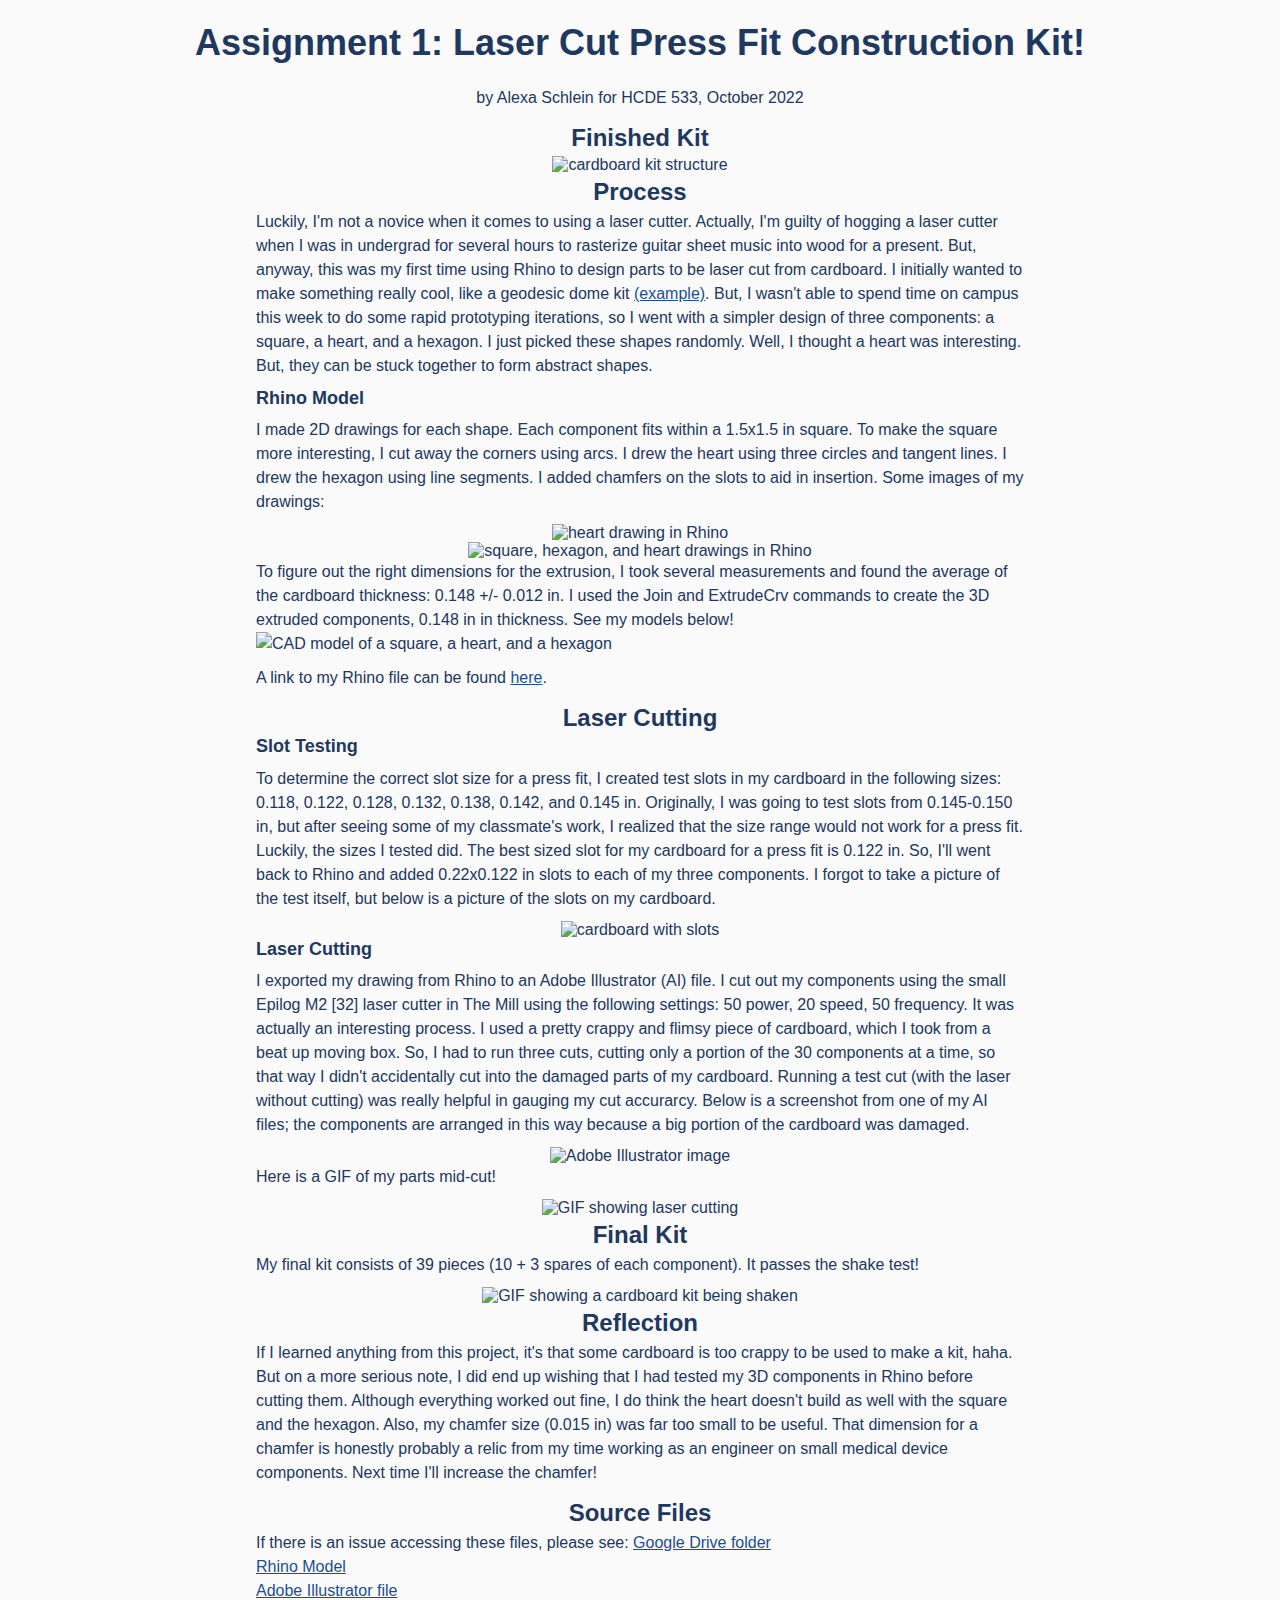
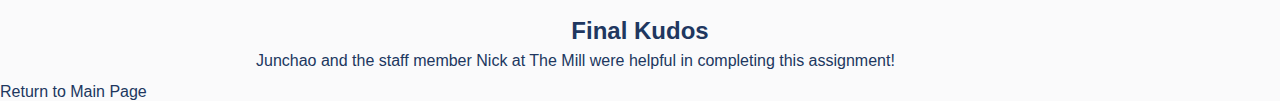
==== commit 10871e40: "Update assignment1.html" ====
--- a/assignment1.html
+++ b/assignment1.html
@@ -19,17 +19,17 @@
         
             <div class="project">
                 <h2> Finished Kit </h2>
-                <img src="/images/final_a1.png" alt="cardboard kit structure" width="720">
+                <img src="/hcde533/images/final_a1.png" alt="cardboard kit structure" width="720">
                 <h2> Process </h2>
                 <p> Luckily, I'm not a novice when it comes to using a laser cutter. Actually, I'm guilty of hogging a laser cutter when I was in undergrad for several hours to rasterize guitar sheet music into wood for a present. But, anyway, this was my first time using Rhino to design parts to be laser cut from cardboard. I initially wanted to make something really cool, like a geodesic dome kit <a href="https://malvenko.medium.com/uw-hcde598-digital-fabrication-assignment-1-laser-cut-press-fit-construction-kit-9fcaa6f7d5aa">(example)</a>. But, I wasn't able to spend time on campus this week to do some rapid prototyping iterations, so I went with a simpler design of three components: a square, a heart, and a hexagon. I just picked these shapes randomly. Well, I thought a heart was interesting. But, they can be stuck together to form abstract shapes.
                 </p>
                 <h3> Rhino Model </h3>
                 <p> I made 2D drawings for each shape. Each component fits within a 1.5x1.5 in square. To make the square more interesting, I cut away the corners using arcs. I drew the heart using three circles and tangent lines. I drew the hexagon using line segments. I added chamfers on the slots to aid in insertion. Some images of my drawings: </p>
-                <img src="/images/heart-dwg.png" alt="heart drawing in Rhino" width="288"> <br>
-                <img src="/images/component-dwgs-small.png" alt="square, hexagon, and heart drawings in Rhino" width="576">
+                <img src="/hcde533/images/heart-dwg.png" alt="heart drawing in Rhino" width="288"> <br>
+                <img src="/hcde533/images/component-dwgs-small.png" alt="square, hexagon, and heart drawings in Rhino" width="576">
                 <br>
                 <p> To figure out the right dimensions for the extrusion, I took several measurements and found the average of the cardboard thickness: 0.148 +/- 0.012 in. I used the Join and ExtrudeCrv commands to create the 3D extruded components, 0.148 in in thickness. See my models below!
-                <img src="/images/3dcomponents.png" alt="CAD model of a square, a heart, and a hexagon" width="576"> <br>
+                <img src="/hcde533/images/3dcomponents.png" alt="CAD model of a square, a heart, and a hexagon" width="576"> <br>
                 </p>
                 
                 <p> A link to my Rhino file can be found <a href="https://drive.google.com/file/d/1dHfqvBbTbLmAfPqJ6-MI83GrzSmWaE6a/view?usp=sharing">here</a>.
@@ -37,17 +37,17 @@
                 <h2>Laser Cutting</h2>
                 <h3> Slot Testing </h3>
                     <p> To determine the correct slot size for a press fit, I created test slots in my cardboard in the following sizes: 0.118, 0.122, 0.128, 0.132, 0.138, 0.142, and 0.145 in. Originally, I was going to test slots from 0.145-0.150 in, but after seeing some of my classmate's work, I realized that the size range would not work for a press fit. Luckily, the sizes I tested did. The best sized slot for my cardboard for a press fit is 0.122 in. So, I'll went back to Rhino and added 0.22x0.122 in slots to each of my three components. I forgot to take a picture of the test itself, but below is a picture of the slots on my cardboard. </p>
-                    <img src="/images/slot_test.png" alt="cardboard with slots" width="432"> <br>
+                    <img src="/hcde533/images/slot_test.png" alt="cardboard with slots" width="432"> <br>
                 <h3> Laser Cutting </h3>
                     <p> I exported my drawing from Rhino to an Adobe Illustrator (AI) file. I cut out my components using the small Epilog M2 [32] laser cutter in The Mill using the following settings: 50 power, 20 speed, 50 frequency. It was actually an interesting process. I used a pretty crappy and flimsy piece of cardboard, which I took from a beat up moving box. So, I had to run three cuts, cutting only a portion of the 30 components at a time, so that way I didn't accidentally cut into the damaged parts of my cardboard. Running a test cut (with the laser without cutting) was really helpful in gauging my cut accurarcy. Below is a screenshot from one of my AI files; the components are arranged in this way because a big portion of the cardboard was damaged. </p>
-                    <img src="/images/ai_example.png" alt="Adobe Illustrator image" width="432"> <br>
+                    <img src="/hcde533/images/ai_example.png" alt="Adobe Illustrator image" width="432"> <br>
                     
                     <p> Here is a GIF of my parts mid-cut! </p>
-                    <img src="/images/laser_cut_video_AdobeExpress.gif" alt="GIF showing laser cutting" width="540">
+                    <img src="/hcde533/images/laser_cut_video_AdobeExpress.gif" alt="GIF showing laser cutting" width="540">
                     
                     <h2> Final Kit </h2>
                     <p> My final kit consists of 39 pieces (10 + 3 spares of each component). It passes the shake test! </p>
-                    <img src="/images/shake_test_AdobeExpress.gif" alt="GIF showing a cardboard kit being shaken" width="540"> <br>
+                    <img src="/hcde533/images/shake_test_AdobeExpress.gif" alt="GIF showing a cardboard kit being shaken" width="540"> <br>
                         
                     <h2> Reflection </h2>
                     <p> If I learned anything from this project, it's that some cardboard is too crappy to be used to make a kit, haha. But on a more serious note, I did end up wishing that I had tested my 3D components in Rhino before cutting them. Although everything worked out fine, I do think the heart doesn't build as well with the square and the hexagon. Also, my chamfer size (0.015 in) was far too small to be useful. That dimension for a chamfer is honestly probably a relic from my time working as an engineer on small medical device components. Next time I'll increase the chamfer! </p>
@@ -55,9 +55,9 @@
                     <p>If there is an issue accessing these files, please see:
                         <a href="https://drive.google.com/drive/folders/1PyJDR5XpwPuuX_x5F_OhixdCZIDJBoc9?usp=sharing">Google Drive folder</a>
                             <br>
-                        <a href="/assignment1/Alexa A1 Final Models with correct dims.3dm">Rhino Model</a>
+                        <a href="/hcde533/assignment1/Alexa A1 Final Models with correct dims.3dm">Rhino Model</a>
                             <br>
-                        <a href="/assignment1/alexa_a1.ai">Adobe Illustrator file</a>
+                        <a href="/hcde533/assignment1/alexa_a1.ai">Adobe Illustrator file</a>
                     </p>
                 <h2>Final Kudos</h2>
                     <p> Junchao and the staff member Nick at The Mill were helpful in completing this assignment!
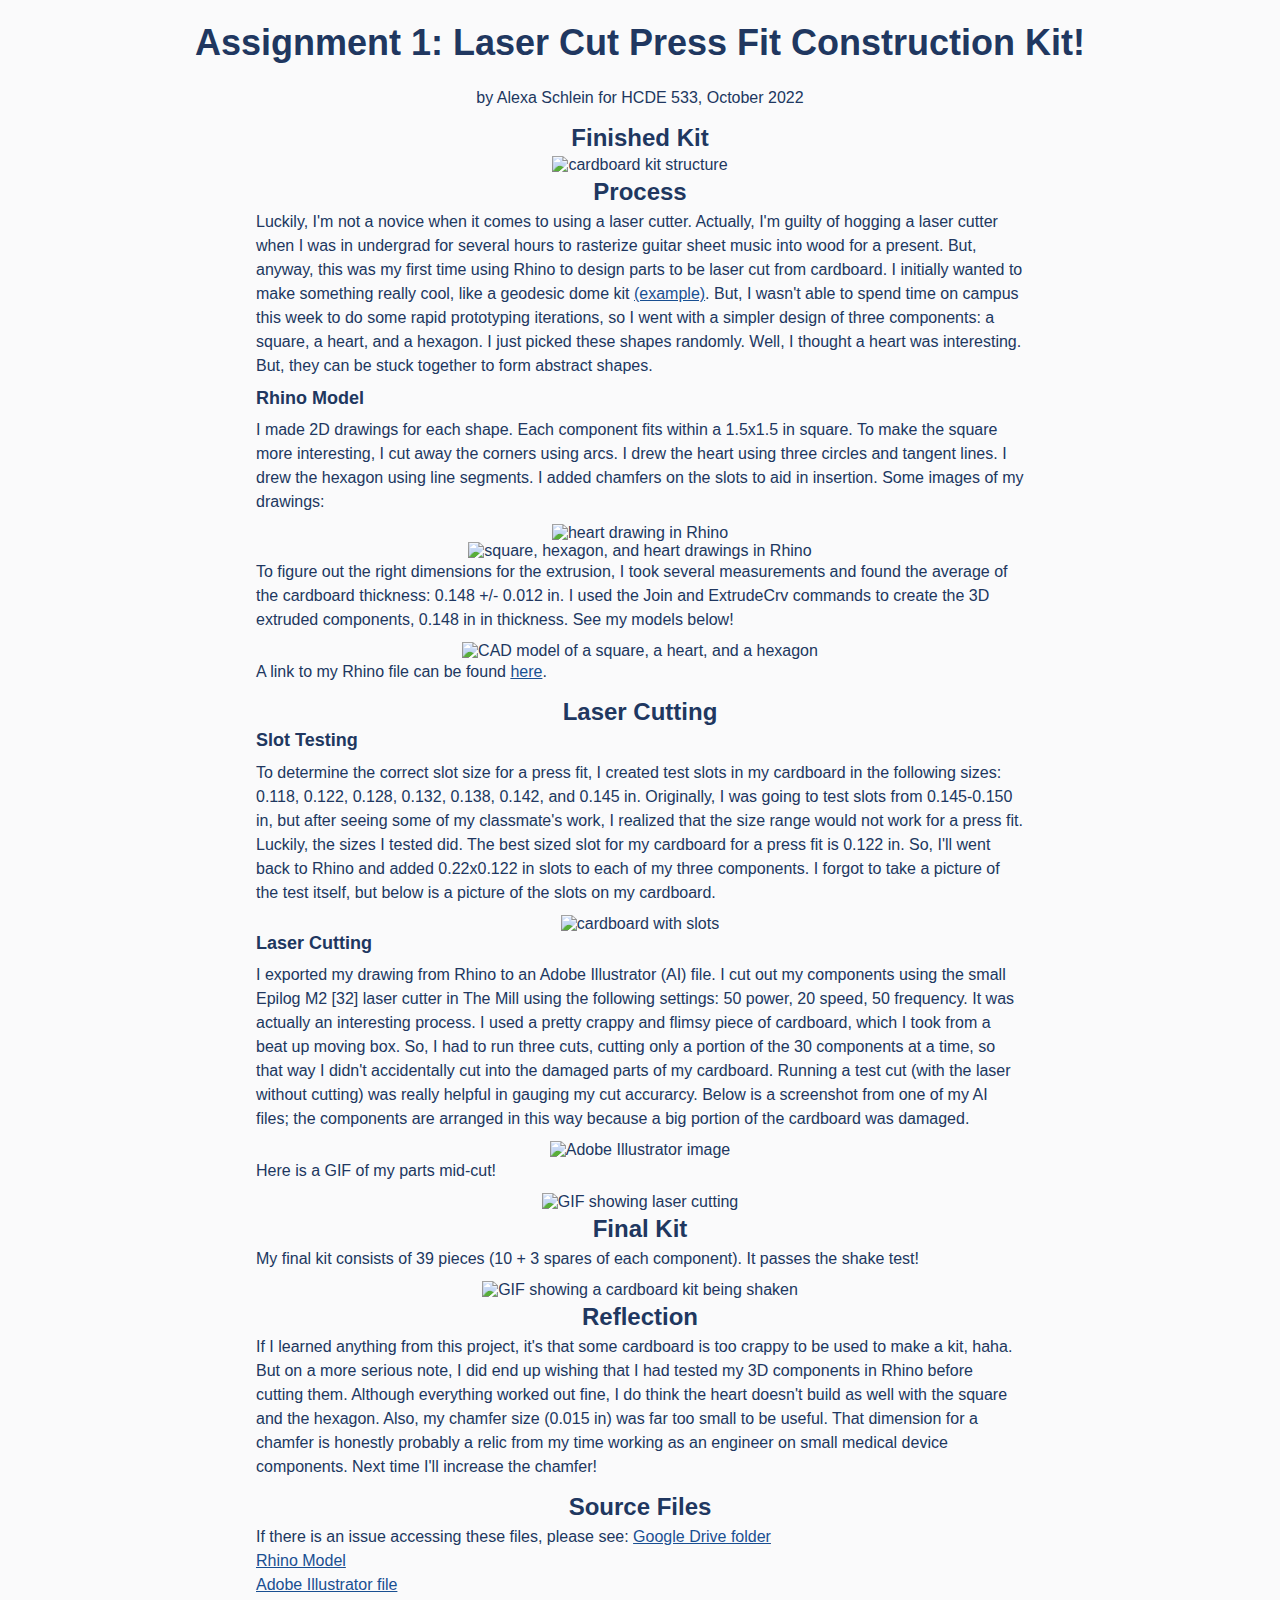
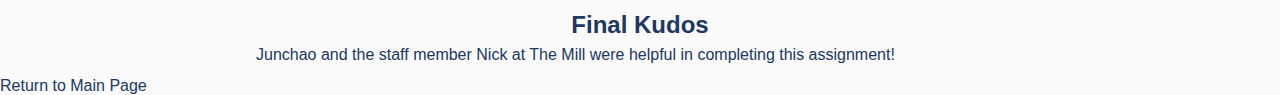
==== commit 3cf3eb4a: "Update assignment1.html" ====
--- a/assignment1.html
+++ b/assignment1.html
@@ -19,7 +19,7 @@
         
             <div class="project">
                 <h2> Finished Kit </h2>
-                <img src="/hcde533/images/final_a1.png" alt="cardboard kit structure" width="720">
+                <img src="/hcde533/images/final a1.png" alt="cardboard kit structure" width="720">
                 <h2> Process </h2>
                 <p> Luckily, I'm not a novice when it comes to using a laser cutter. Actually, I'm guilty of hogging a laser cutter when I was in undergrad for several hours to rasterize guitar sheet music into wood for a present. But, anyway, this was my first time using Rhino to design parts to be laser cut from cardboard. I initially wanted to make something really cool, like a geodesic dome kit <a href="https://malvenko.medium.com/uw-hcde598-digital-fabrication-assignment-1-laser-cut-press-fit-construction-kit-9fcaa6f7d5aa">(example)</a>. But, I wasn't able to spend time on campus this week to do some rapid prototyping iterations, so I went with a simpler design of three components: a square, a heart, and a hexagon. I just picked these shapes randomly. Well, I thought a heart was interesting. But, they can be stuck together to form abstract shapes.
                 </p>
@@ -29,8 +29,10 @@
                 <img src="/hcde533/images/component-dwgs-small.png" alt="square, hexagon, and heart drawings in Rhino" width="576">
                 <br>
                 <p> To figure out the right dimensions for the extrusion, I took several measurements and found the average of the cardboard thickness: 0.148 +/- 0.012 in. I used the Join and ExtrudeCrv commands to create the 3D extruded components, 0.148 in in thickness. See my models below!
-                <img src="/hcde533/images/3dcomponents.png" alt="CAD model of a square, a heart, and a hexagon" width="576"> <br>
+                
                 </p>
+                
+               <img src="/hcde533/images/3dcomponents.png" alt="CAD model of a square, a heart, and a hexagon" width="576"> <br>
                 
                 <p> A link to my Rhino file can be found <a href="https://drive.google.com/file/d/1dHfqvBbTbLmAfPqJ6-MI83GrzSmWaE6a/view?usp=sharing">here</a>.
                 </p>
